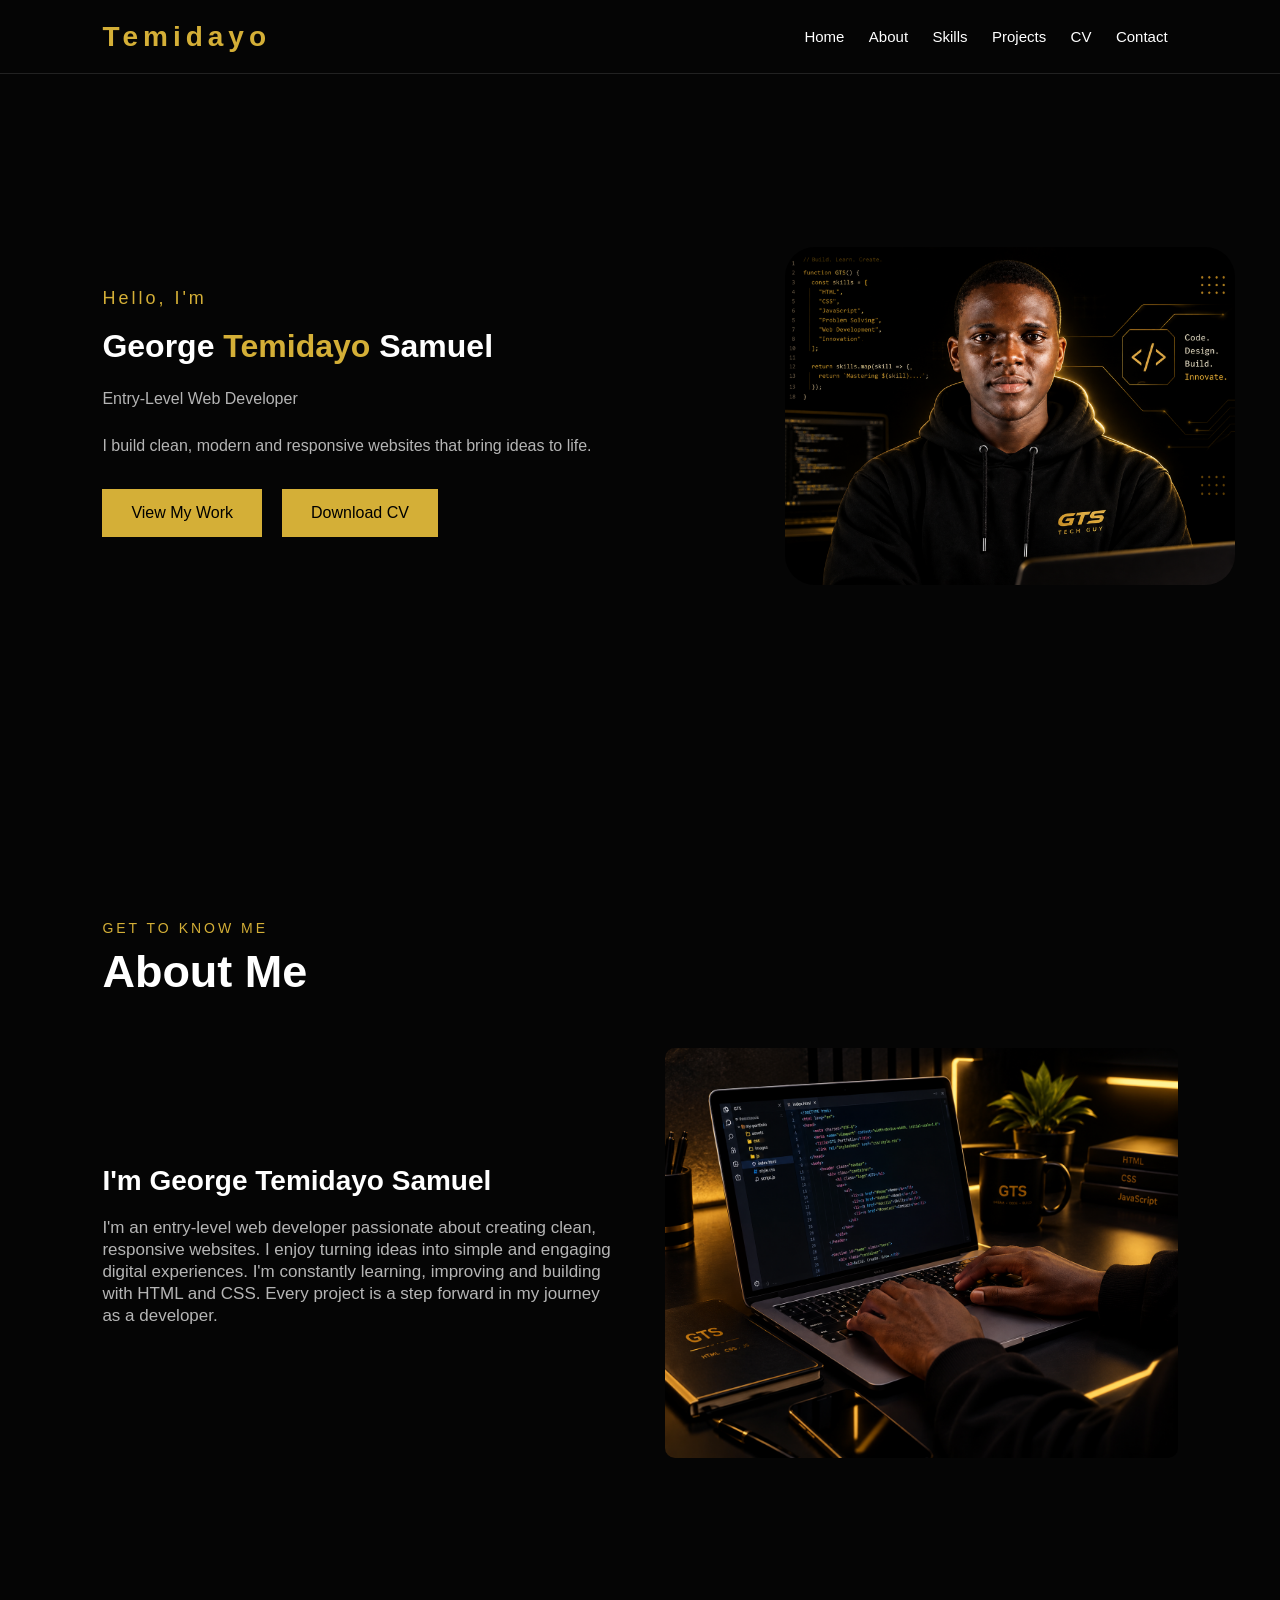
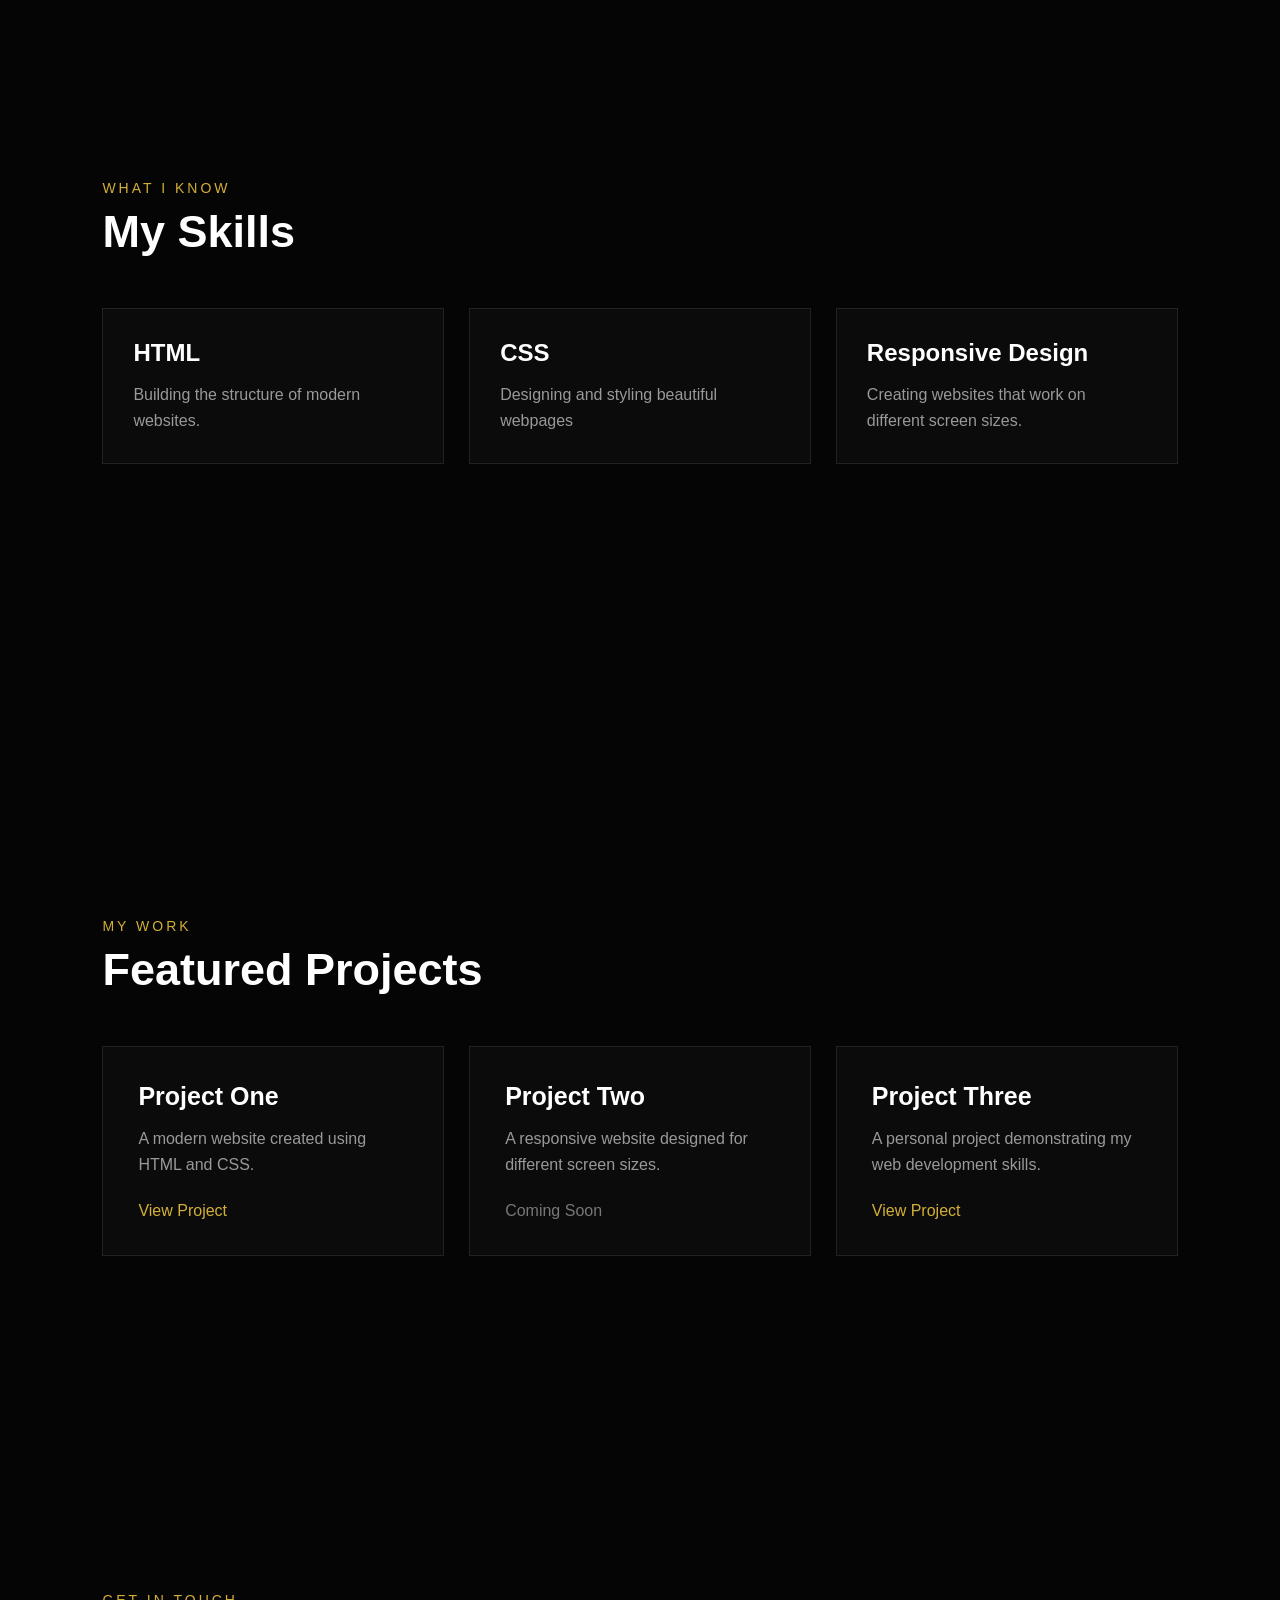
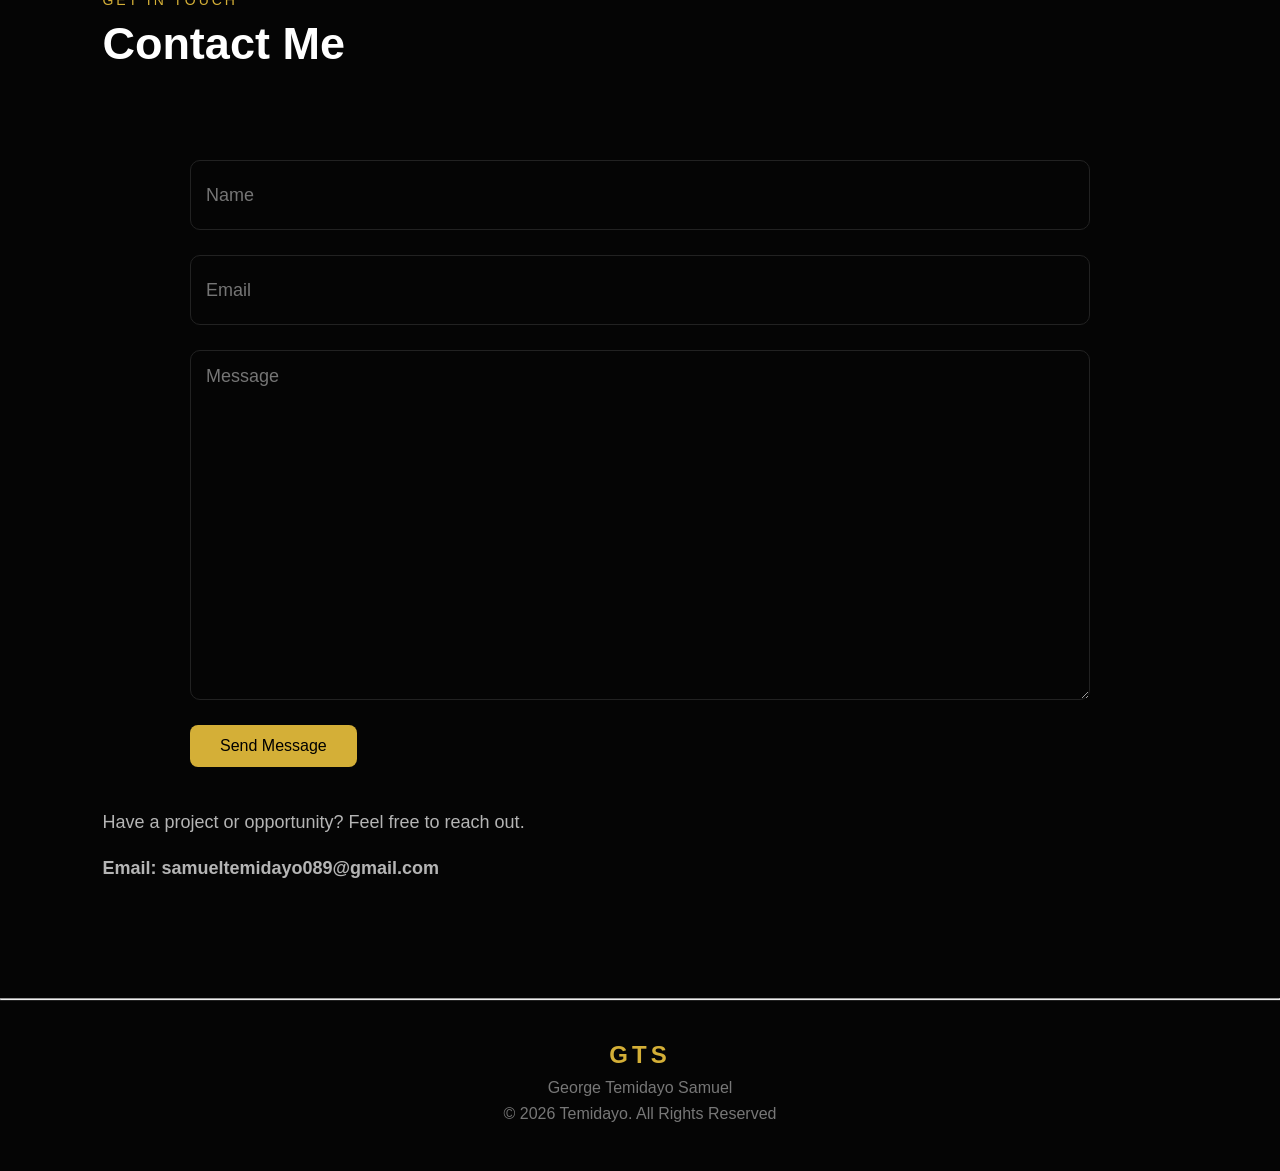
==== index.html @ c3bd4aac "jlkvna" ====
<!DOCTYPE html>
<html lang="en">
<head>
    <meta charset="UTF-8">
    <meta name="viewport" content="width=device-width, initial-scale=1.0">
    <title>GTS</title>
    <!-- CSS -->
    <link rel="stylesheet" href="CSS/style.css">
    <!-- ICON -->
    <link rel="icon" href="images/icon.png" type="image/x-icon">
</head>
<body>

    <!-- Home Section Start -->

    <section class="hero" id="home">
        <div class="header">
            <h1 class="logo"><a href="#">Temidayo</a></h1>

            <input type="checkbox" id="menuToggle" class="menu-toggle-checkbox">
            <label for="menuToggle" class="menu-toggle" aria-label="Toggle navigation menu">
                <span></span>
                <span></span>
                <span></span>
            </label>

            <div class="menu" id="menu">
                <ul>
                    <li><label for="menuToggle"><a href="#home">home</a></label></li>
                    <li><label for="menuToggle"><a href="#about">about</a></label></li>
                    <li><label for="menuToggle"><a href="#skills">skills</a></label></li>
                    <li><label for="menuToggle"><a href="#projects">projects</a></label></li>
                    <li><label for="menuToggle"><a href="https://docs.google.com/document/d/1HCRF-klUF26YH3vCPQMpshkoWseEUrxGVWk2a8yjph8/edit?usp=drive_link" target="_blank" rel="noopener">CV</a></label></li>
                    <li><label for="menuToggle"><a href="#contact">contact</a></label></li>
                </ul>
            </div>
        </div>

        <div class="hero-text">
            <p>Hello, I'm</p>

            <h3>George <span>Temidayo</span> Samuel</h3>

            <p>Entry-Level Web Developer</p>

            <p>
                I build clean, modern and responsive websites that bring ideas
                to life.
            </p>

            <div class="hero-buttons">
                <a href="index2.html">View My Work</a>
                <a href="https://docs.google.com/document/d/1HCRF-klUF26YH3vCPQMpshkoWseEUrxGVWk2a8yjph8/edit?usp=drive_link" target="_blank" rel="noopener">Download CV</a>
            </div>
        </div>

        <div class="home-img">
            <img src="images/Profile image.png" alt="George Temidayo Samuel">
        </div>

    </section>

    <!-- Home Section End -->

    <section class="about" id="about">
        <div class="section-title">
            <p>GET TO KNOW ME</p>
            <h2>About Me</h2>
        </div>

        <div class="about-content">
            <div class="about-text">
                <h3>I'm George Temidayo Samuel</h3>

                <p>
                    I'm an entry-level web developer passionate about creating clean, responsive websites.
                    I enjoy turning ideas into simple and engaging digital experiences. I'm constantly learning,
                    improving and building with HTML and CSS. Every project is a step forward in my journey as a
                    developer.
                </p>
            </div>

            <div class="about-image">
                <img src="images/About Section.png" alt="About Section img">
            </div>
        </div>
    </section>

    <section class="skills" id="skills">
        <div class="section-title">
            <p>WHAT I KNOW</p>
            <h2>My Skills</h2>
        </div>

        <div class="skills-container">
            <div class="skill">
                <h3>HTML</h3>
                <p>
                    Building the structure of modern websites.
                </p>
            </div>

            <div class="skill">
                <h3>CSS</h3>
                <p>
                    Designing and styling beautiful webpages
                </p>
            </div>

            <div class="skill">
                <h3>Responsive Design</h3>
                <p>
                    Creating websites that work on different screen
                    sizes.
                </p>
            </div>
        </div>
    </section>

    <section class="projects" id="projects">
        <div class="section-title">
            <p>MY WORK</p>
            <h2>Featured Projects</h2>
        </div>

        <div class="projects-container">
            <div class="project-card">
                <h3>Project One</h3>
                <p>
                    A modern website created using HTML and CSS.
                </p>
                <a href="https://temidayo-pharmaceuticals.netlify.app/" target="_blank" rel="noopener">View Project</a>
            </div>

            <div class="project-card">
                <h3>Project Two</h3>
                <p>
                    A responsive website designed for different screen
                    sizes.
                </p>
                <a href="#" class="project-pending">Coming Soon</a>
            </div>

            <div class="project-card">
                <h3>Project Three</h3>
                <p>
                    A personal project demonstrating my web development skills.
                </p>
                <a href="https://gloworacosmetics.netlify.app/" target="_blank" rel="noopener">View Project</a>
            </div>
        </div>
    </section>

    <!-- Contact Section -->
     <!-- Reset the form after it silently submits to Google Forms -->
        <script type="text/javascript">
            var submitted = false;
        </script>
        <iframe
        name="hidden_iframe"
        id="hidden_iframe"
        style="display: none"
        onload="if (submitted) { document.getElementById('contactForm').reset(); submitted = false; }"
        ></iframe>
     <!-- Reset the form after it silently submits to Google Forms -->

    <section class="contact" id="contact">
        <div class="section-title">
            <p>GET IN TOUCH</p>
            <h2>Contact Me</h2>
        </div>

        <form id="contactForm"
        action="https://docs.google.com/forms/u/0/d/e/1FAIpQLSddc3JTOIBiqAzIBw9YJ3Gxx4yMU7-P13FYxMSEeGD0_1_rsQ/formResponse"
        method="post"
        target="hidden_iframe"
        onsubmit="submitted=true"
        >
            <input
                type="text"
                placeholder="Name"
                name="entry.1123184905"
                class="contact-input"
                required
            >

            <input
                type="email"
                placeholder="Email"
                name="entry.184509642"
                class="contact-input"
                required
            >

            <textarea
                name="entry.759873482"
                placeholder="Message"
                required
            ></textarea>

            <button type="submit">Send Message</button>

        </form>

        <div class="contact-content">
            <p>
                Have a project or opportunity? Feel free to reach out.
            </p>
            <p><b>Email: samueltemidayo089@gmail.com</b></p>
        </div>

    </section>

    <hr>

    <footer>
        <h2>GTS</h2>
        <p>George Temidayo Samuel</p>
        <p>&copy; 2026 Temidayo. All Rights Reserved</p>
    </footer>

</body>
</html>
---- CSS/style.css ----
/* global styles */

*{
    margin: 0;
    padding: 0;
    box-sizing: border-box;
}
html{
    scroll-behavior: smooth;
}
body{
    background-color: #050505;
    color: white;
    font-family: Arial, sans-serif;
}

/* Section Scroll Spacing */
section{
    scroll-margin-top: 80px;
}
.header{
    display: flex;
    justify-content: space-between;
    align-items: center;
    background-color: #050505;
    position: fixed;
    top: 0;
    right: 0;
    left: 0;
    z-index: 1000;
    padding: 18px 8%;
    border-bottom: 1px solid #222;
}
.header .logo{
    font-size: 28px;
    float: left;
    letter-spacing: 5px;
}
.header .logo a{
    text-decoration: none;
    color: #d4af37;
}
.header .menu{
    float: right;
}
.header .menu ul li {
    list-style: none;
    display: inline-block;
}
.header .menu ul li label{
    display: block;
    cursor: pointer;
}
.header .menu ul li a{
    display: block;
    padding: 10px;
    color: white;
    text-decoration: none;
    text-transform: capitalize;
    font-size: 15px;
    transition: 0.3s;
}
.header .menu ul li a:hover{
    color: #d4af37;
}

/* Hamburger menu (CSS-only, driven by a hidden checkbox) */
.menu-toggle-checkbox{
    position: absolute;
    opacity: 0;
    pointer-events: none;
}
.menu-toggle{
    display: none;
    flex-direction: column;
    justify-content: space-between;
    width: 26px;
    height: 18px;
    cursor: pointer;
    z-index: 1100;
}
.menu-toggle span{
    display: block;
    height: 2px;
    width: 100%;
    background-color: white;
    transition: 0.3s;
}
.menu-toggle-checkbox:checked + .menu-toggle span:nth-child(1){
    transform: translateY(8px) rotate(45deg);
}
.menu-toggle-checkbox:checked + .menu-toggle span:nth-child(2){
    opacity: 0;
}
.menu-toggle-checkbox:checked + .menu-toggle span:nth-child(3){
    transform: translateY(-8px) rotate(-45deg);
}

.hero{
    min-height: calc(100vh - 80px);
    display: flex;
    align-items: center;
    padding: 100px 8%;
}
.hero-text{
    max-width: 750px;
}
.home-img{
    max-width: 200px;
    margin: 0 auto;
    padding-top: 1rem;
}
.home-img img{
    width: 450px;
    object-fit: contain;
    border-radius: 30px;
}
.hero-text p:first-child{
    color: #d4af37;
    font-size: 18px;
    letter-spacing: 3px;
    margin-bottom: 15px;
}
.hero-text h3{
    font-size: 32px;
    margin-bottom: 20px;
}
.hero-text h3 span{
    color: #d4af37;
}
.hero-text p{
    color: #b5b5b5;
    line-height: 1.7;
    margin-bottom: 20px;
}
.hero-buttons{
    display: flex;
    gap: 20px;
    margin-top: 30px;
}
.hero-buttons a{
    display: inline-block;
    padding: 14px 28px;
    background-color: #d4af37;
    border: 1px solid #d4af37;
    color: black;
    text-decoration: none;
    transition: 0.3s;
}
.hero-buttons a:hover{
    background-color: transparent;
    color: #d4af37;
}

/* about section */
.about{
    min-height: 70vh;
    padding: 100px 8%;
    display: flex;
    flex-direction: column;
    justify-content: center;
}
.section-title{
    margin-bottom: 50px;
}
.section-title p{
    color: #d4af37;
    font-size: 14px;
    letter-spacing: 3px;
    margin-bottom: 10px;
}
.section-title h2{
    font-size: 45px;
}
.about-content{
    display: flex;
    align-items: center;
    gap: 50px;
}
.about-text{
    flex: 1;
}
.about-text h3{
    font-size: 28px;
    margin-bottom: 20px;
}
.about-text p{
    color: #b5b5b5;
    font-size: 17px;
    line-height: 1.3;
    margin-bottom: 18px;
}
.about-image{
    flex: 1;
}
.about-image img{
    width: 100%;
    border-radius: 10px;
}

/* skills section  */

.skills{
    min-height: 80vh;
    padding: 100px 8%;
    display: flex;
    flex-direction: column;
    justify-content: center;
}
.skills-container{
    display: flex;
    gap: 25px;
    flex-wrap: wrap;
}
.skill{
    flex: 1;
    min-width: 220px;
    padding: 30px;
    border: 1px solid #222;
    background-color: #0b0b0b;
    transition: 0.3s;
}
.skill h3{
    color: white;
    font-size: 24px;
    margin-bottom: 15px;
}
.skill p{
    color: #999;
    line-height: 1.6;
}
.skill:hover{
    border-color: #d4af37;
    transform: translateY(-5px);
}

/* Projects Section */

.projects{
    min-height: 90vh;
    padding: 100px 8%;
    display: flex;
    flex-direction: column;
    justify-content: center;
}
.projects-container{
    display: flex;
    gap: 25px;
    flex-wrap: wrap;
}
.project-card{
    flex: 1;
    min-width: 250px;
    padding: 35px;
    background-color: #0b0b0b;
    border: 1px solid #222;
    transition: 0.3s;
}
.project-card h3{
    font-size: 25px;
    margin-bottom: 15px;
}
.project-card p{
    color: #999;
    line-height: 1.6;
    margin-bottom: 25px;
}
.project-card a{
    color: #d4af37;
    text-decoration: none;
    transition: 0.3s;
}
.project-card a:hover{
    color: white;
}
.project-card a.project-pending{
    color: #777;
    cursor: default;
    pointer-events: none;
}
.project-card:hover{
    border-color: #d4af37;
    transform: translateY(-5px);
}

/* Contacts Section  */

.contact{
    min-height: 70vh;
    padding: 100px 8%;
    display: flex;
    flex-direction: column;
    justify-content: center;
}
form{
    display: flex;
    flex-direction: column;
    gap: 25px;
    width: 100%;
    max-width: 900px;
    margin: 40px auto 0;
}
input,
textarea{
    width: 100%;
    background-color: transparent;
    color: white;
    border: 1px solid #222;
    border-radius: 10px;
    padding: 15px;
    font-size: 18px;
    outline: none;
    font-family: inherit;
    box-sizing: border-box;
}
input{
    height: 70px;
}
textarea{
    height: 350px;
    resize: vertical;
}
input:focus,
textarea:focus{
    border-color: #d4af37;
    transition: 0.3s;
}
button{
    align-self: flex-start;
    padding: 12px 30px;
    background-color: #d4af37;
    color: black;
    border: none;
    border-radius: 8px;
    cursor: pointer;
    font-size: 16px;
}
button:hover{
    background-color: transparent;
    color: #d4af37;
    border: 1px solid #d4af37;
    transition: 0.3s;
}
.contact-content{
    max-width: 700px;
    margin-top: 40px;
}
.contact-content p{
    color: #b5b5b5;
    font-size: 18px;
    line-height: 1.7;
    margin-bottom: 15px;
}

/* Footer Section */

footer{
    padding: 40px 8%;
    text-align: center;
    border-top: 1px solid #222;
}
footer h2{
    color: #d4af37;
    letter-spacing: 4px;
    margin-bottom: 10px;
}
footer p{
    color: #777;
    margin-bottom: 8px;
}



@media (max-width:1107px){
    .hero-text{
        max-width: 600px;
    }
    .hero-text h2{
        font-size: 80px;
        letter-spacing: 8px;
    }
    .hero-text h3{
        font-size: 28px;
    }
    .home-img img{
        width: 300px;
    }
    input{
        height: 50px;
    }
}

@media (max-width:1050px){
    input{
        height: 50px;
        font-size: 16px;
    }
    textarea{
        height: 250px;
        font-size: 16px;
    }
    button{
        padding: 10px 28px;
        font-size: 16px;
    }
}

@media (max-width:950px){
    .home-img{
        max-width: 200px;
        margin: 0 auto;
        padding-top: 1rem;
    }
    .home-img img{
        width: 250px;
    }
    input{
        height: 50px;
        font-size: 16px;
    }
    textarea{
        height: 250px;
        font-size: 16px;
    }
    button{
        padding: 10px 28px;
        font-size: 16px;
    }
}

@media (max-width:900px){
    .hero{
        flex-direction: column;
        justify-content: center;
    }
    .hero-text{
        max-width: 600px;
        text-align: center;
        margin-bottom: 30px;
    }
    .home-img{
        max-width: 200px;
        margin: 0 auto;
        padding-top: 1rem;
        padding-bottom: 30px;
    }
    .home-img img{
        width: 300px;
    }
    .hero-buttons{
        justify-content: center;
    }

    /* About section stacks on tablets */
    .about-content{
        flex-direction: column;
    }
}

@media (max-width:768px){
    /* Header / mobile nav */
    .header .logo{
        font-size: 24px;
        letter-spacing: 3px;
    }
    .menu-toggle{
        display: flex;
    }
    .header .menu{
        position: fixed;
        top: 0;
        right: -100%;
        height: 100vh;
        width: 240px;
        background-color: #0b0b0b;
        border-left: 1px solid #222;
        padding-top: 100px;
        transition: right 0.3s ease;
    }
    .menu-toggle-checkbox:checked ~ .menu{
        right: 0;
    }
    .header .menu ul li{
        display: block;
        text-align: center;
    }
    .header .menu ul li a{
        font-size: 15px;
        padding: 16px;
    }

    /* Home Section  */
    .home-img{
        margin: 0 auto;
    }
    .hero-text{
        max-width: 600px;
    }
    .hero-text p:first-child{
        font-size: 16px;
        letter-spacing: 2px;
    }
    .hero-text h2{
        font-size: 90px;
        letter-spacing: 6px;
    }
    .hero-text h3{
        font-size: 30px;
    }
    input{
        height: 50px;
        font-size: 15px;
    }
    textarea{
        height: 250px;
        font-size: 15px;
    }
    button{
        padding: 10px 25px;
        font-size: 15px;
    }

    /* About section, Skills Section, Project Section
       Contacts Section
    */
    .section-title h2{
        font-size: 40px;
    }

    /* About Section */
    .about-text h3{
        font-size: 25px;
        margin-top: -5px;
    }
    .about-text p{
        font-size: 15px;
    }
}

@media (max-width:700px){
    .hero-text h2{
        font-size: 80px;
    }
    .hero-text h3{
        font-size: 28px;
    }
    input{
        height: 50px;
        font-size: 15px;
    }
    textarea{
        height: 250px;
        font-size: 15px;
    }
    button{
        padding: 10px 25px;
        font-size: 15px;
    }
}
@media (max-width:650px){
    .hero-text h2{
        font-size: 70px;
    }
    .hero-text h3{
        font-size: 25px;
    }
    input{
        height: 50px;
        font-size: 15px;
    }
    textarea{
        height: 250px;
        font-size: 15px;
    }
    button{
        padding: 10px 25px;
        font-size: 15px;
    }
}

@media (max-width:600px){

    .header .logo{
        font-size: 20px;
    }
    .hero-text h2{
        font-size: 80px;
    }
    .hero-text h3{
        font-size: 25px;
    }
    .hero-text p{
        font-size: 14px;
    }
    .hero-buttons{
        gap: 16px;
    }
    .hero-buttons a{
        padding: 10px 24px;
    }

    /* Skills Section */
    .skill h3{
        font-size: 20px;
    }
    .skill p{
        font-size: 14px;
    }

    /* Projects Section  */
    .project-card{
        min-width: 180px;
        padding: 30px;
    }
    .project-card h3{
        font-size: 20px;
    }
    .project-card p{
        font-size: 14px;
    }
    .project-card a{
        font-size: 16px;
    }

    /* Contact Section */
    .contact{
        margin-top: -40px;
    }
    input{
        height: 40px;
        font-size: 14px;
    }
    textarea{
        height: 200px;
        font-size: 14px;
    }
    .contact-content{
        max-width: 550px;
    }
    .contact-content p{
        font-size: 15px;
    }

    /* Footer Section */
    footer{
        padding: 35px 8%;
    }
    footer h2{
        font-size: 20px;
    }
    footer p{
        font-size: 14px;
    }

    /* About section, Skills Section, Project Section
       Contacts Section
    */
    .section-title h2{
        font-size: 28px;
    }
}

@media (max-width:500px){
    .header{
        padding: 15px;
    }
    .hero-text p:first-child{
        margin-top: 20px;
    }
    .home-img img{
        width: 270px;
    }
    button{
        padding: 8px 20px;
        margin-bottom: 15px;
    }
}

@media (max-width:450px){
    .hero-buttons{
        flex-direction: column;
        gap: 10px;
    }
    .hero-buttons a{
        font-size: 14px;
    }
    input{
        height: 40px;
        font-size: 14px;
    }
    textarea{
        height: 200px;
        font-size: 14px;
    }
}

@media (max-width:400px){

    /*Home Section */
    .hero-text p:first-child{
        font-size: 14px;
    }
    .hero-text h2{
        font-size: 70px;
    }
    .hero-text h3{
        font-size: 20px;
    }
    .hero-buttons{
        gap: 14px;
        margin-bottom: 15px;
    }
    .hero-buttons a{
        padding: 8px 12px;
        font-size: 14px;
    }
    .home-img img{
        width: 250px;
    }

    /* About Section */
    .about-text h3{
        font-size: 18px;
    }
    .about-text p{
        font-size: 12px;
    }
    input{
        height: 40px;
        font-size: 12px;
    }
    textarea{
        height: 200px;
        font-size: 12px;
    }
    button{
        padding: 8px 15px;
        font-size: 12px;
    }
}

@media (max-width:370px){
    .home-img img{
        width: 200px;
    }
    input{
        height: 40px;
        font-size: 12px;
    }
    textarea{
        height: 200px;
        font-size: 12px;
    }
}

@media (max-width:350px){
    .home-img img{
        width: 180px;
    }
    input{
        height: 40px;
        font-size: 12px;
    }
    textarea{
        height: 180px;
        font-size: 12px;
    }
}

@media (max-width:320px){
    .project-card{
        min-width: 150px;
        padding: 20px;
    }
    .home-img img{
        width: 180px;
    }
    input{
        height: 40px;
        font-size: 12px;
    }
    textarea{
        height: 150px;
        font-size: 12px;
    }
}
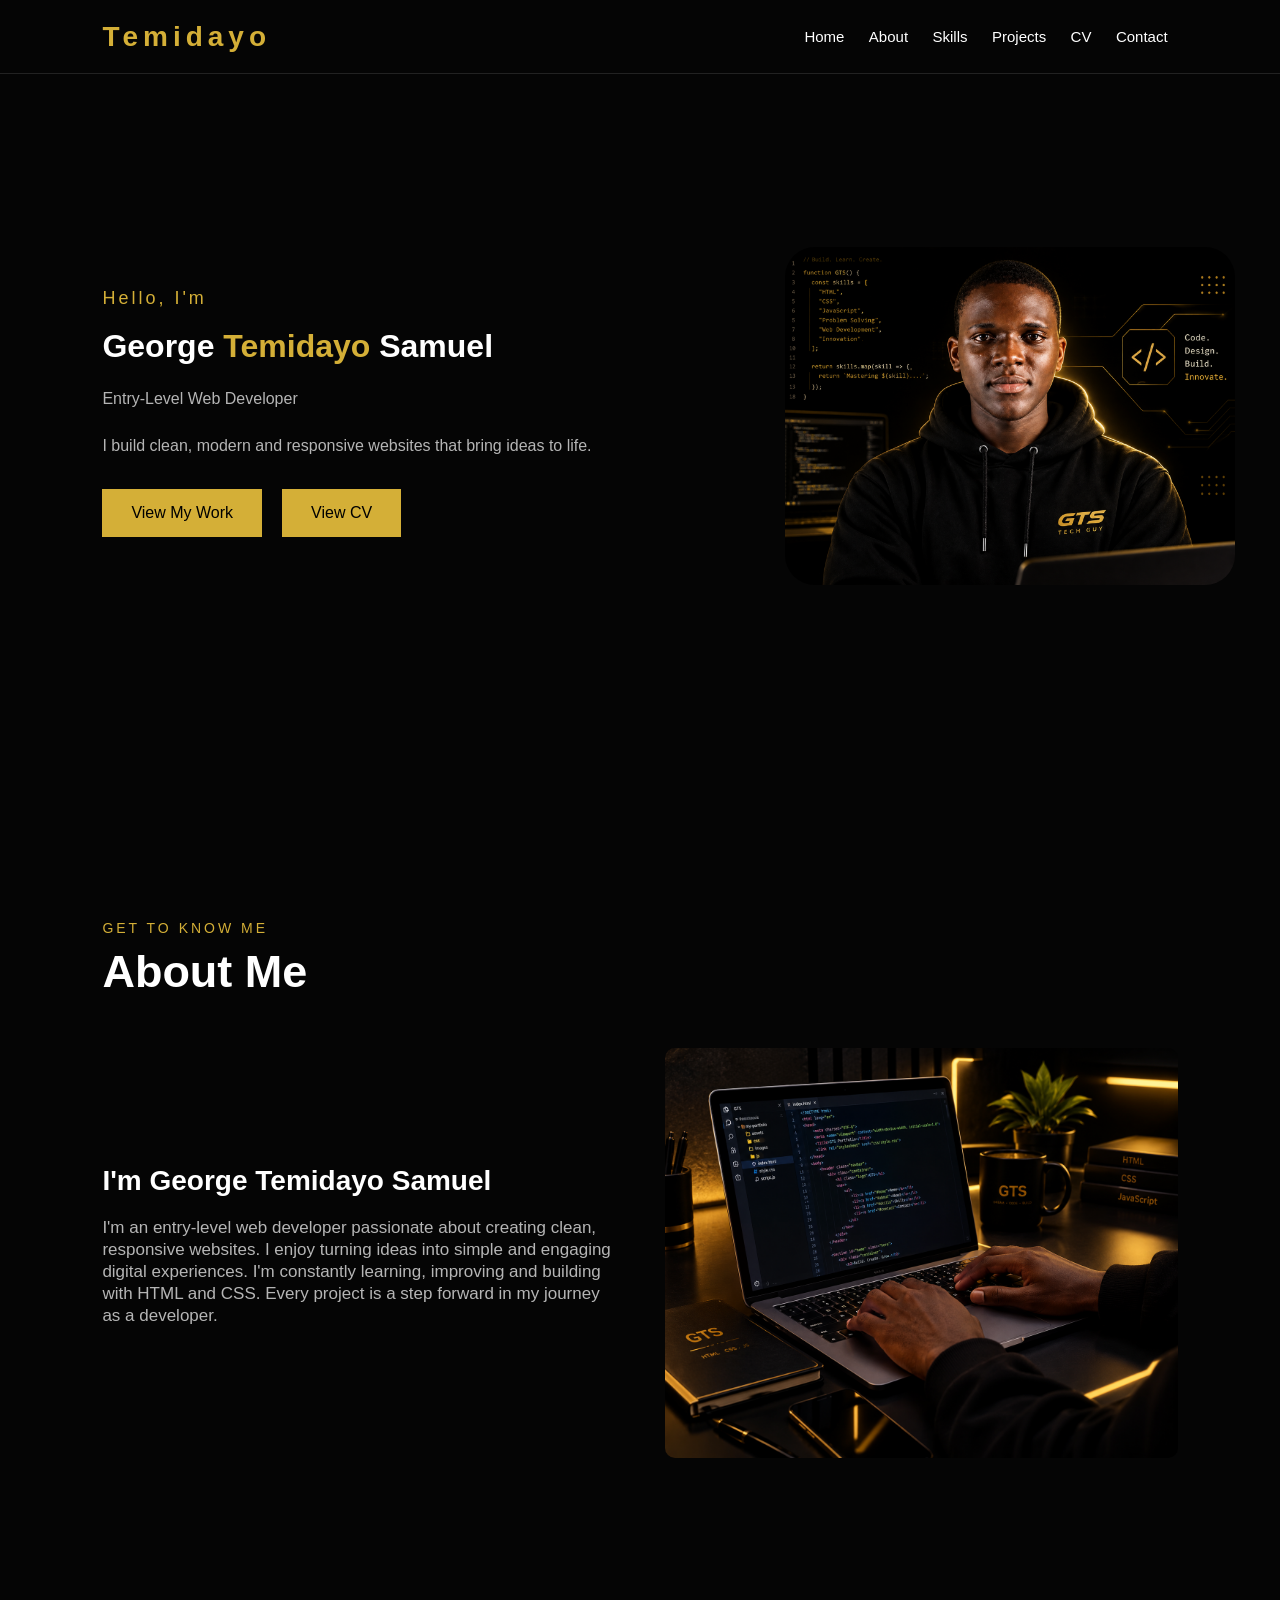
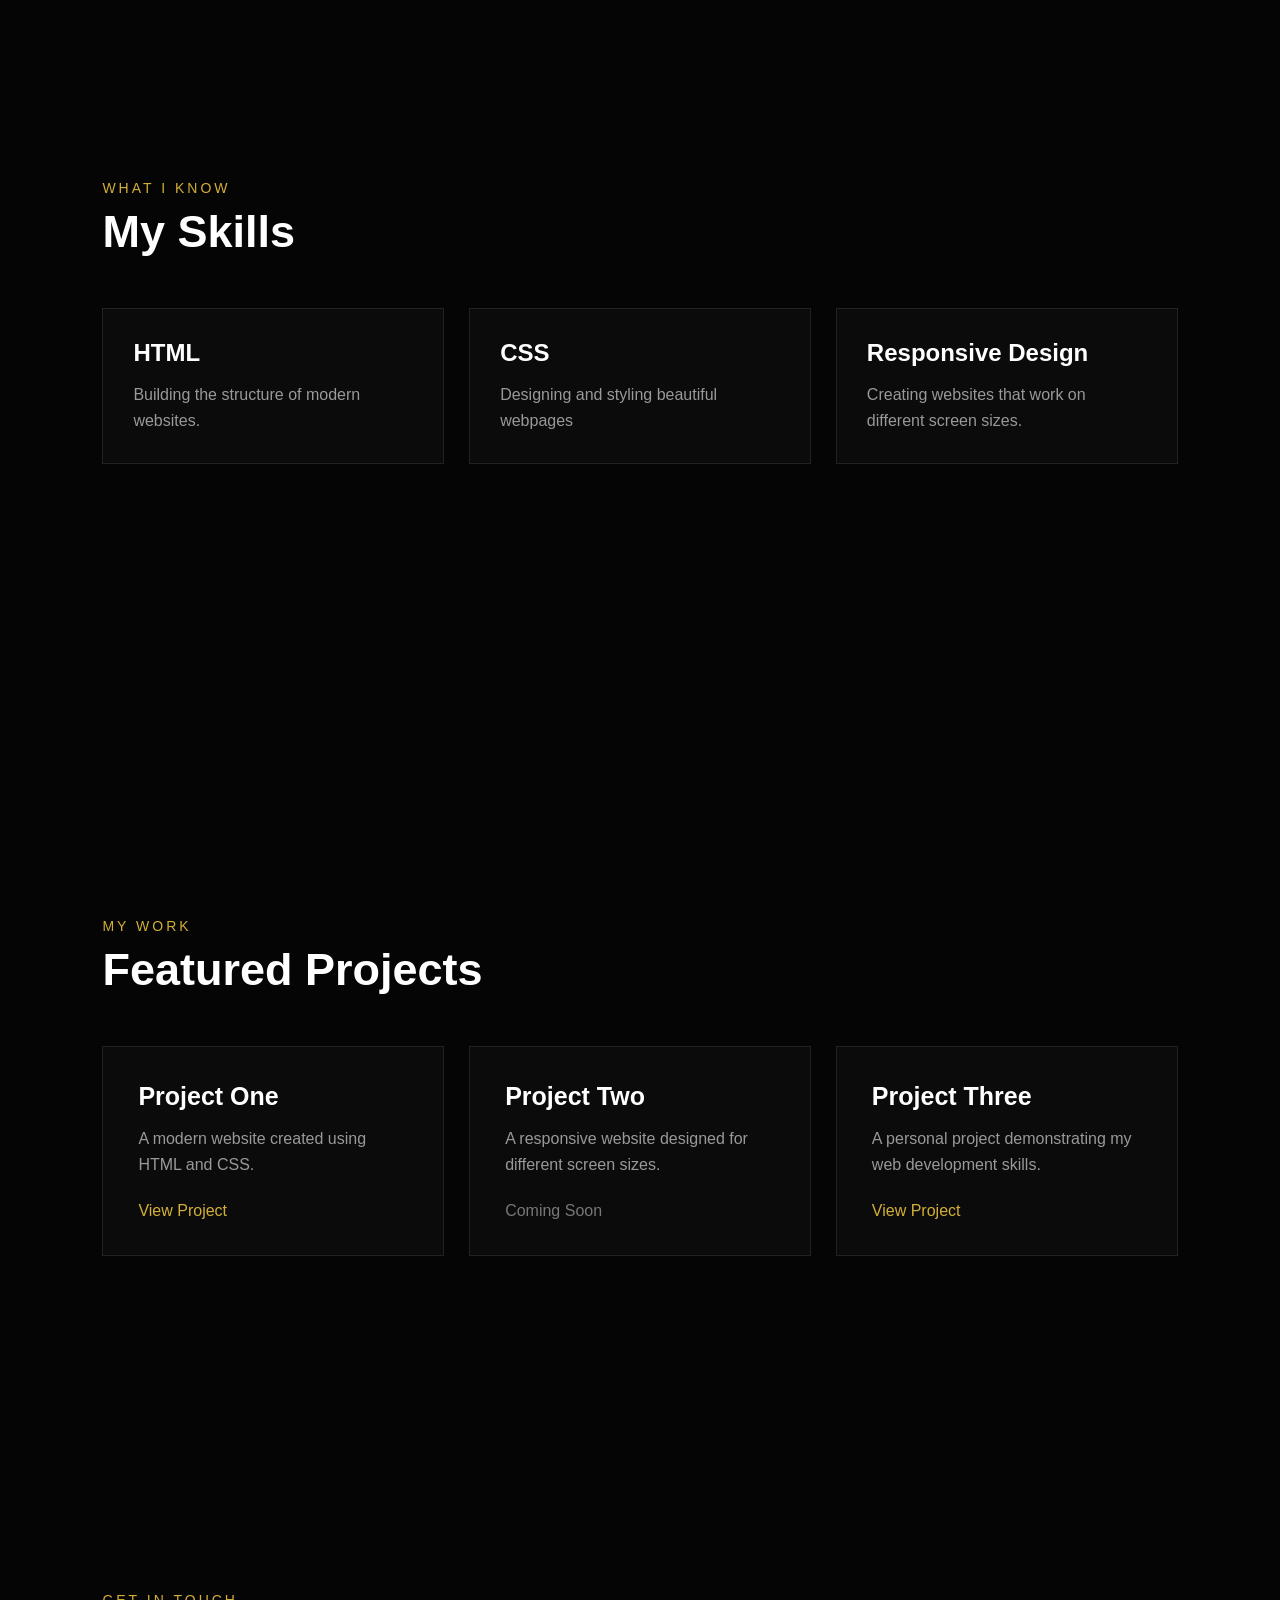
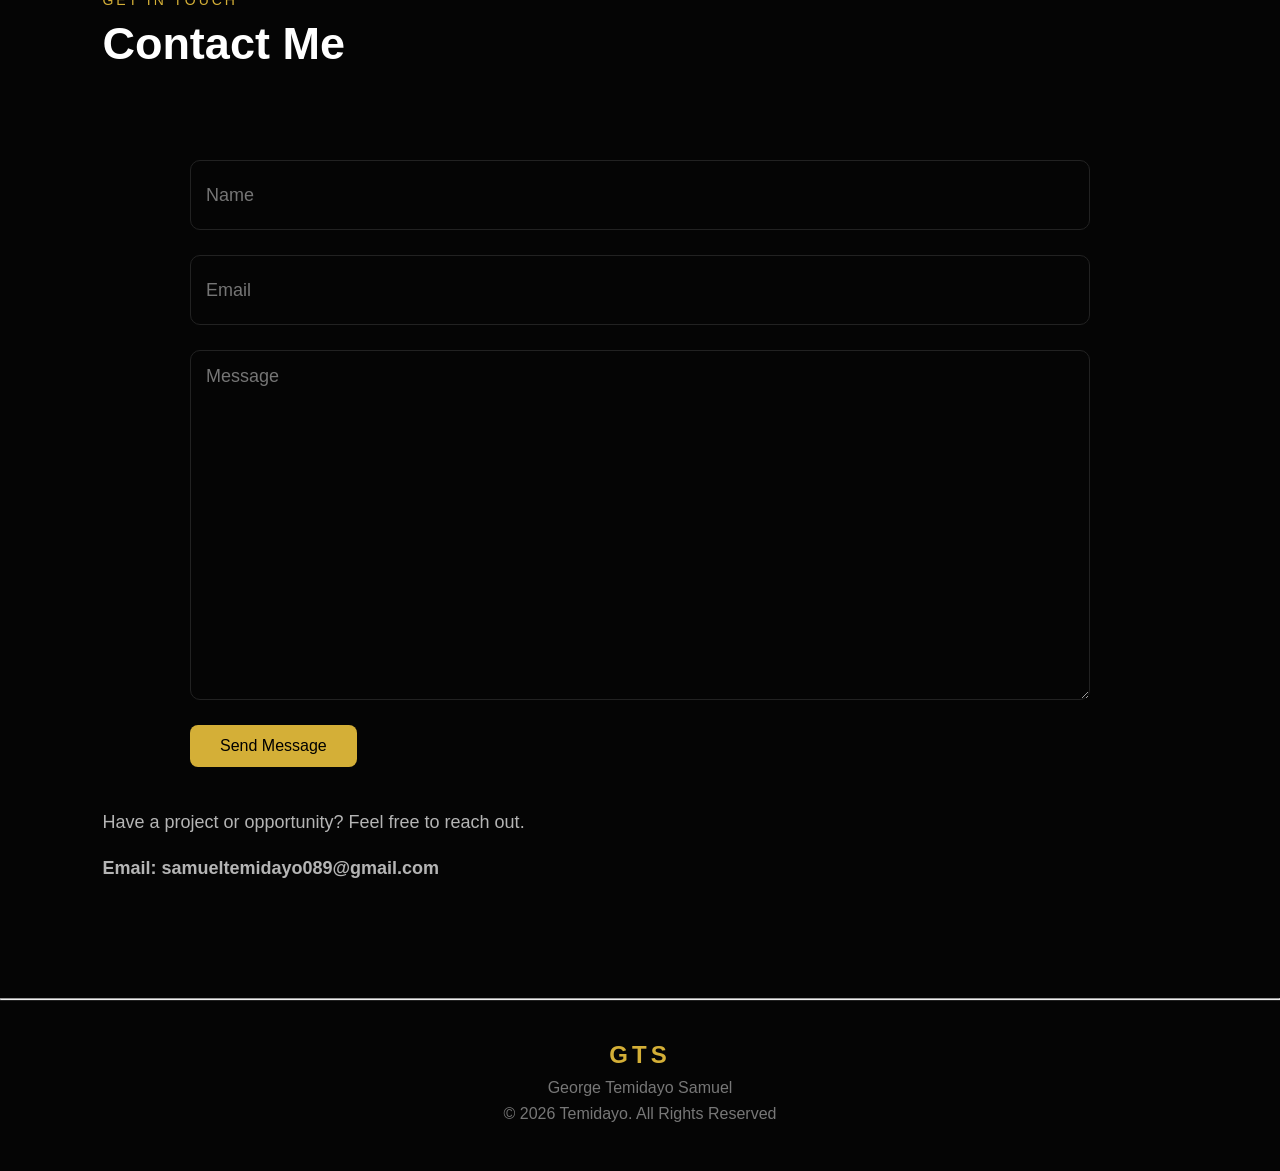
==== commit 1844d134: "ka" ====
--- a/index.html
+++ b/index.html
@@ -50,7 +50,7 @@
 
             <div class="hero-buttons">
                 <a href="index2.html">View My Work</a>
-                <a href="https://docs.google.com/document/d/1HCRF-klUF26YH3vCPQMpshkoWseEUrxGVWk2a8yjph8/edit?usp=drive_link" target="_blank" rel="noopener">Download CV</a>
+                <a href="https://docs.google.com/document/d/1HCRF-klUF26YH3vCPQMpshkoWseEUrxGVWk2a8yjph8/edit?usp=drive_link" target="_blank" rel="noopener">View CV</a>
             </div>
         </div>
 
@@ -189,7 +189,7 @@
                 placeholder="Email"
                 name="entry.184509642"
                 class="contact-input"
-                required
+                required 
             >
 
             <textarea
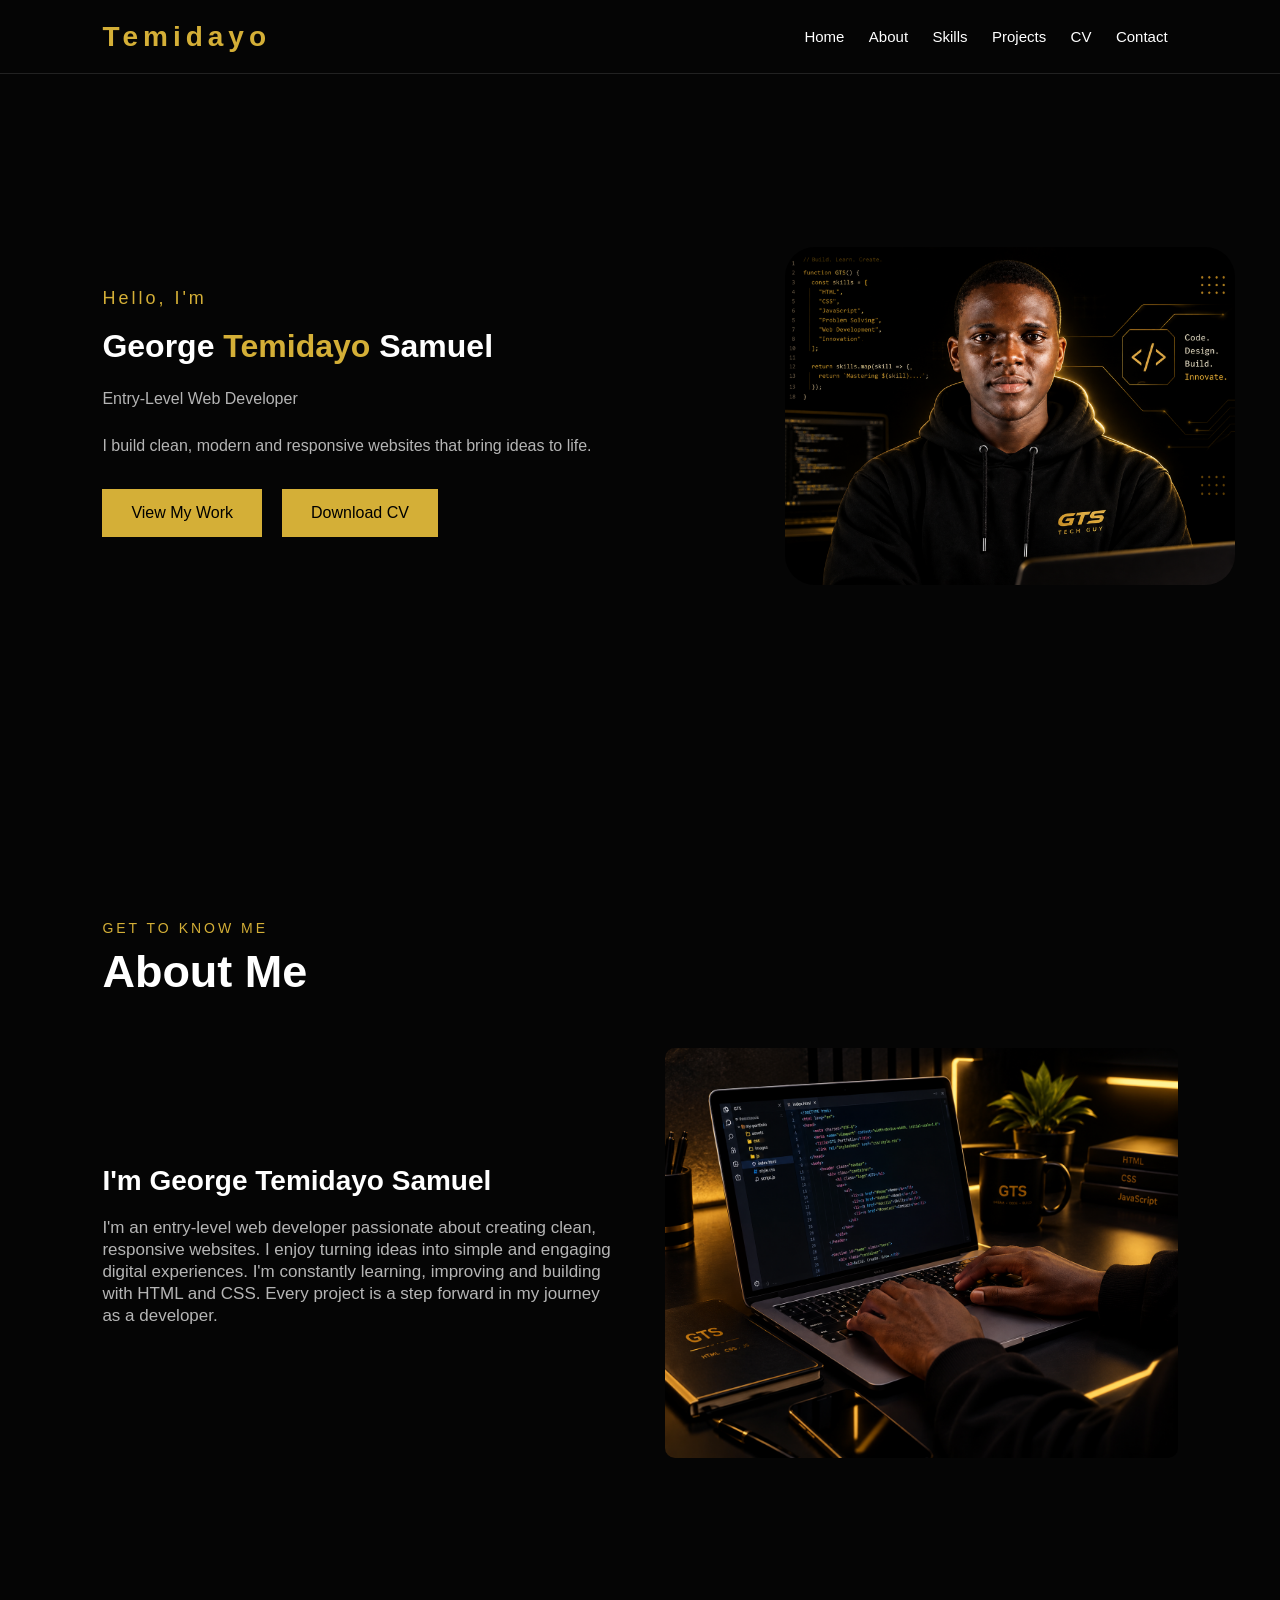
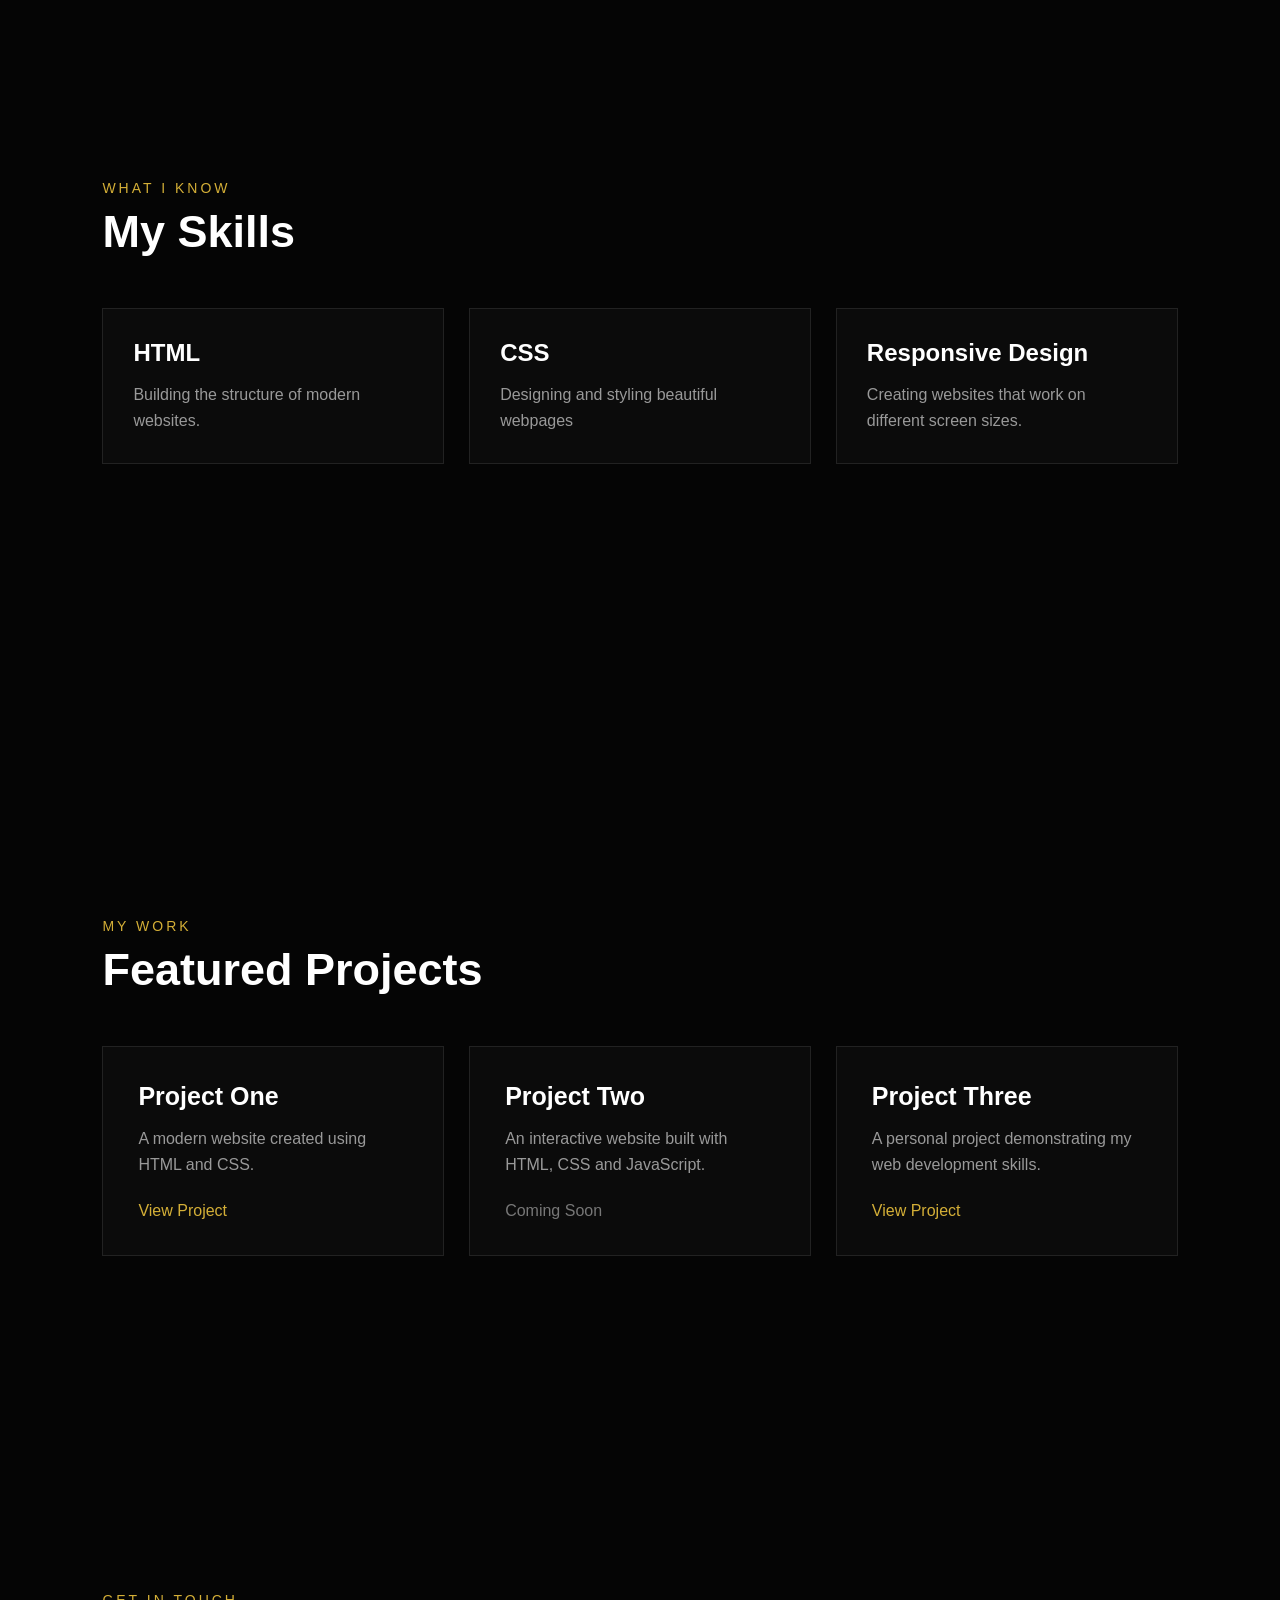
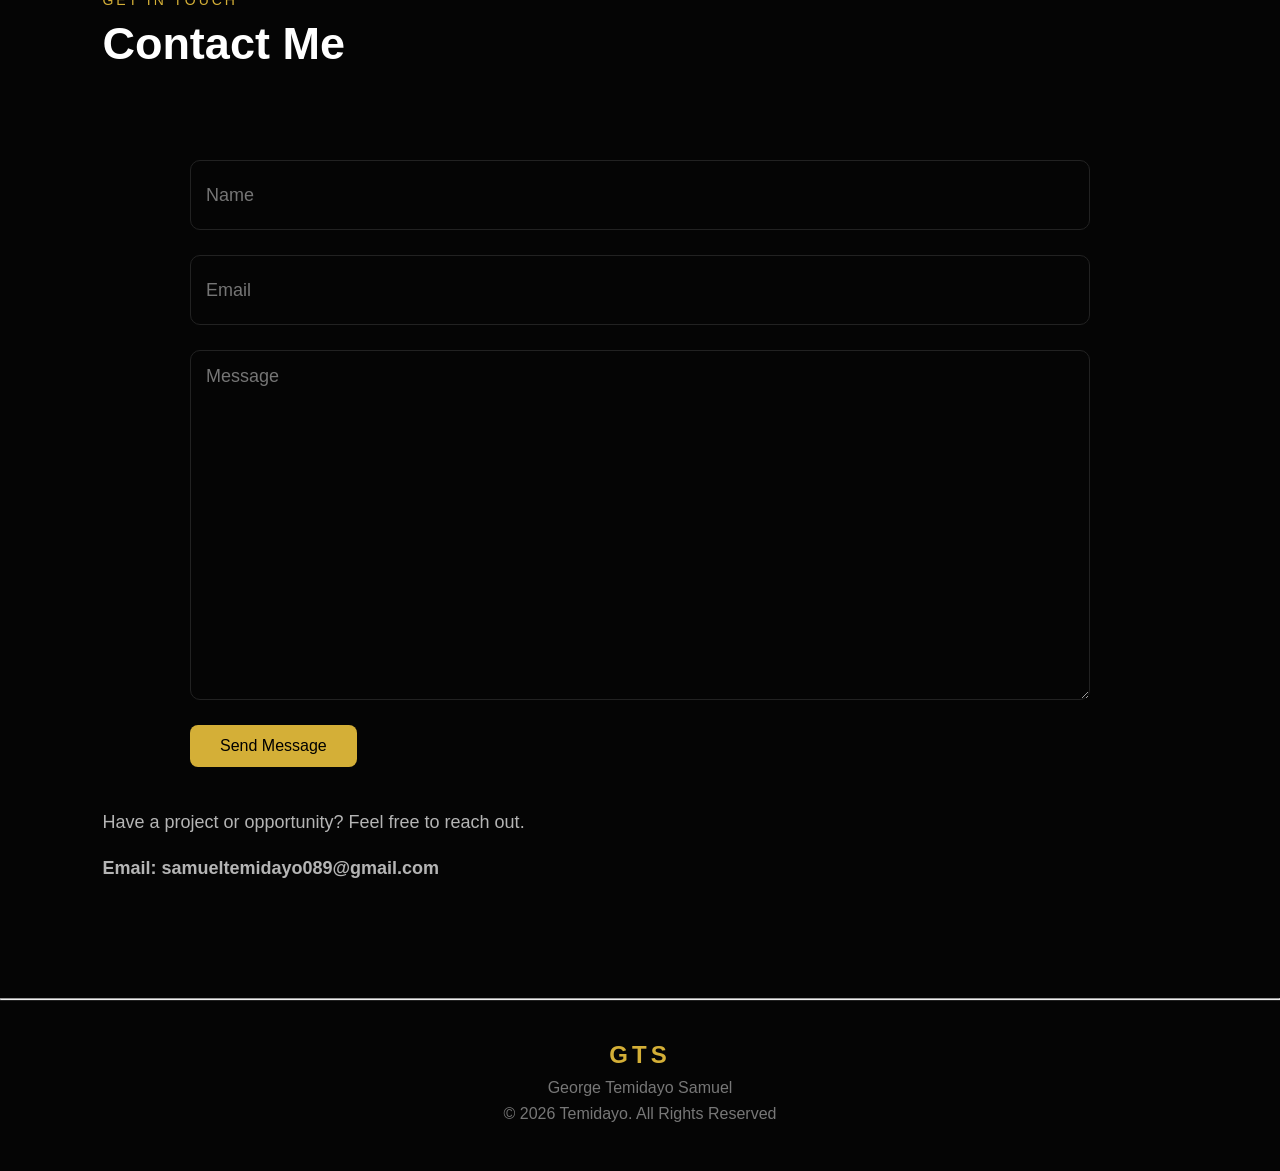
==== commit ad3339af: "naln" ====
--- a/index.html
+++ b/index.html
@@ -30,7 +30,7 @@
                     <li><label for="menuToggle"><a href="#about">about</a></label></li>
                     <li><label for="menuToggle"><a href="#skills">skills</a></label></li>
                     <li><label for="menuToggle"><a href="#projects">projects</a></label></li>
-                    <li><label for="menuToggle"><a href="https://docs.google.com/document/d/1HCRF-klUF26YH3vCPQMpshkoWseEUrxGVWk2a8yjph8/edit?usp=drive_link" target="_blank" rel="noopener">CV</a></label></li>
+                    <li><label for="menuToggle"><a href="https://drive.google.com/file/d/1k6Ur2K5Pejm_MHzmMdZMDXHt_ypjAROS/view?usp=sharing" target="_blank" rel="noopener">CV</a></label></li>
                     <li><label for="menuToggle"><a href="#contact">contact</a></label></li>
                 </ul>
             </div>
@@ -50,7 +50,7 @@
 
             <div class="hero-buttons">
                 <a href="index2.html">View My Work</a>
-                <a href="https://docs.google.com/document/d/1HCRF-klUF26YH3vCPQMpshkoWseEUrxGVWk2a8yjph8/edit?usp=drive_link" target="_blank" rel="noopener">View CV</a>
+                <a href="https://drive.google.com/file/d/1k6Ur2K5Pejm_MHzmMdZMDXHt_ypjAROS/view?usp=sharing" target="_blank" rel="noopener">Download CV</a>
             </div>
         </div>
 
@@ -135,8 +135,7 @@
             <div class="project-card">
                 <h3>Project Two</h3>
                 <p>
-                    A responsive website designed for different screen
-                    sizes.
+                    An interactive website built with HTML, CSS and JavaScript.
                 </p>
                 <a href="#" class="project-pending">Coming Soon</a>
             </div>
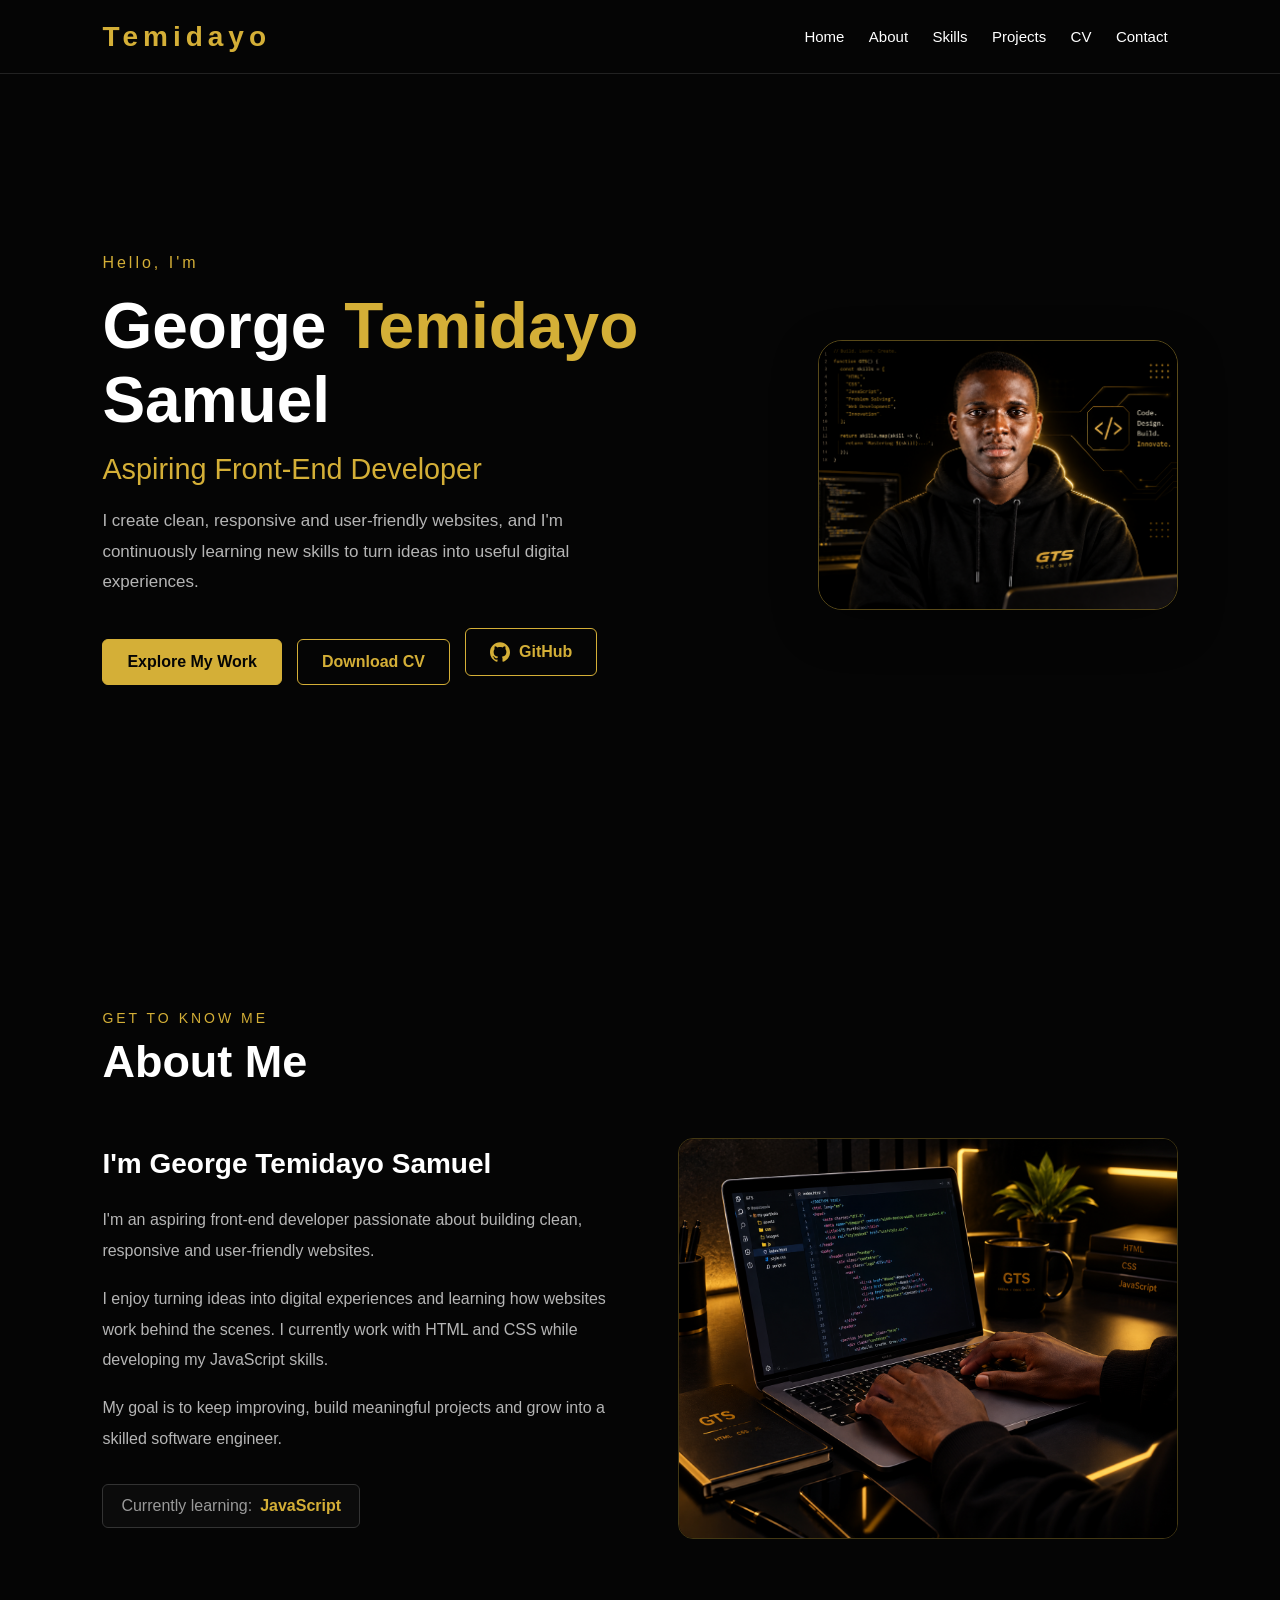
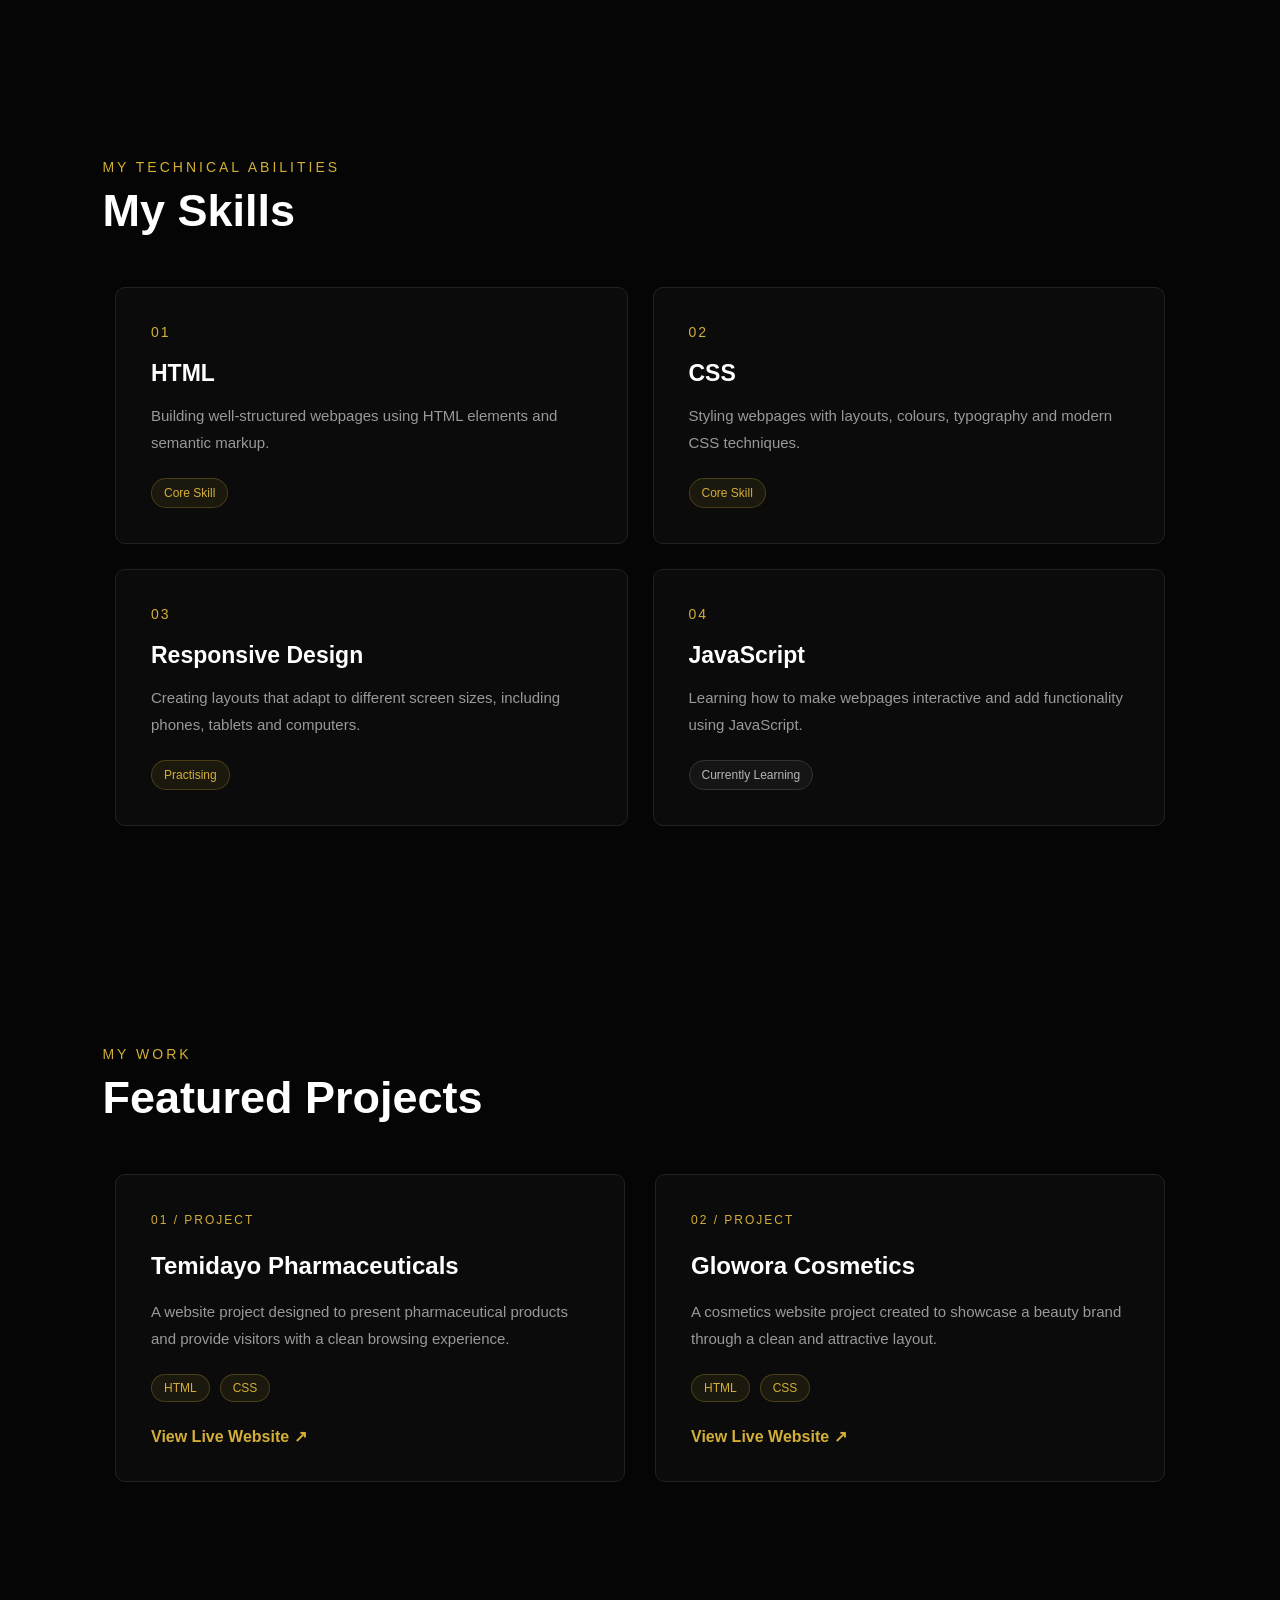
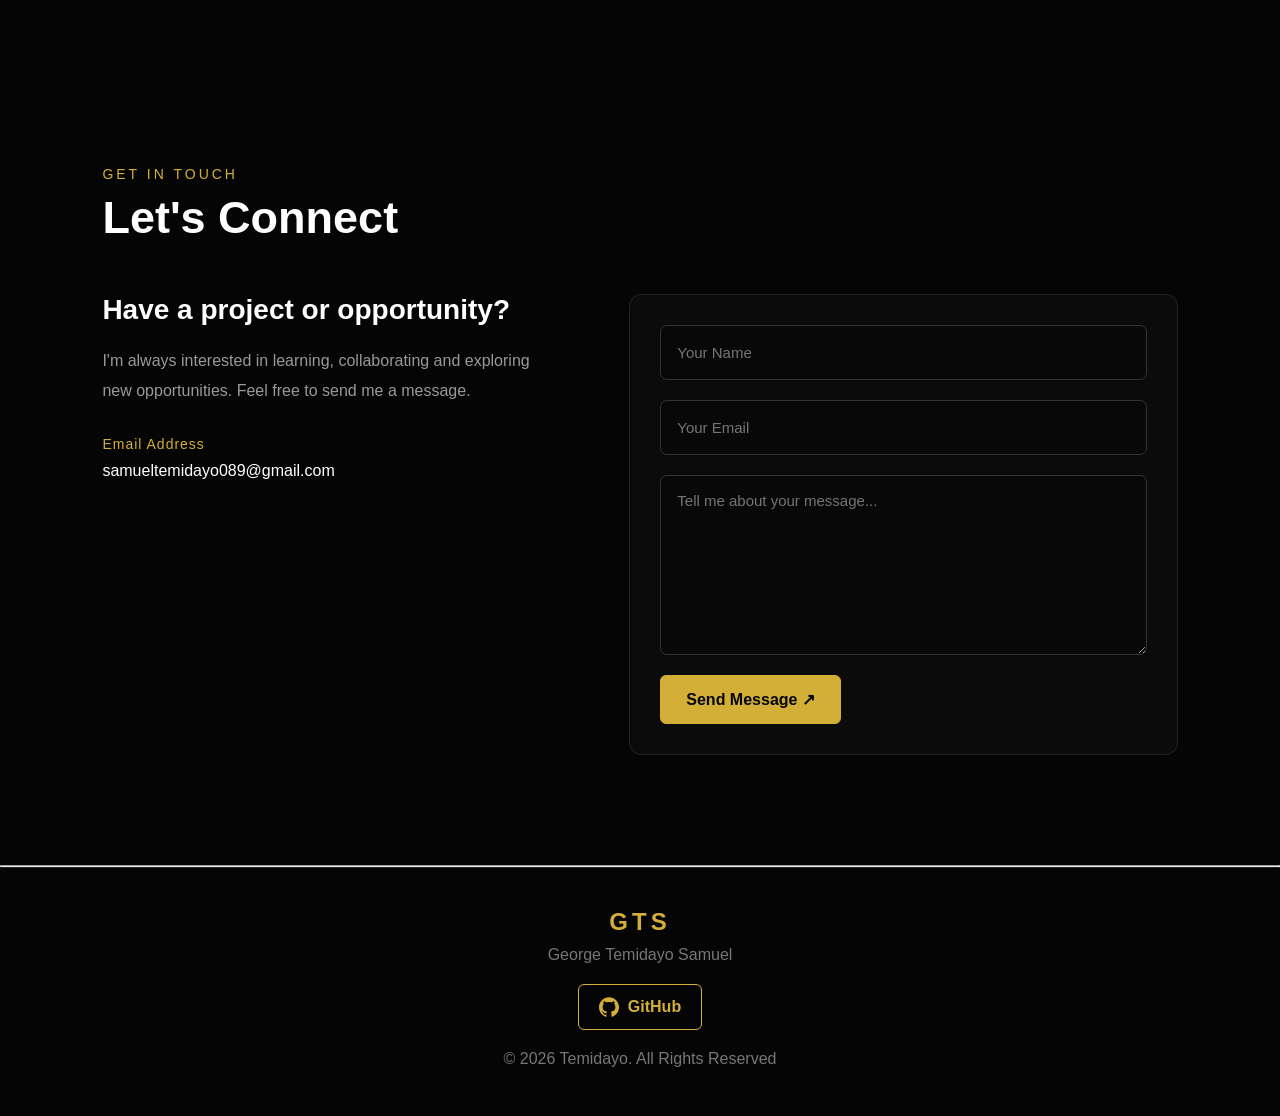
==== commit 57982cce: "jak" ====
--- a/index.html
+++ b/index.html
@@ -1,23 +1,29 @@
+
 <!DOCTYPE html>
 <html lang="en">
 <head>
     <meta charset="UTF-8">
     <meta name="viewport" content="width=device-width, initial-scale=1.0">
     <title>GTS</title>
+
     <!-- CSS -->
     <link rel="stylesheet" href="CSS/style.css">
+
     <!-- ICON -->
     <link rel="icon" href="images/icon.png" type="image/x-icon">
 </head>
+
 <body>
 
     <!-- Home Section Start -->
 
     <section class="hero" id="home">
+
         <div class="header">
             <h1 class="logo"><a href="#">Temidayo</a></h1>
 
             <input type="checkbox" id="menuToggle" class="menu-toggle-checkbox">
+
             <label for="menuToggle" class="menu-toggle" aria-label="Toggle navigation menu">
                 <span></span>
                 <span></span>
@@ -30,28 +36,55 @@
                     <li><label for="menuToggle"><a href="#about">about</a></label></li>
                     <li><label for="menuToggle"><a href="#skills">skills</a></label></li>
                     <li><label for="menuToggle"><a href="#projects">projects</a></label></li>
-                    <li><label for="menuToggle"><a href="https://drive.google.com/file/d/1k6Ur2K5Pejm_MHzmMdZMDXHt_ypjAROS/view?usp=sharing" target="_blank" rel="noopener">CV</a></label></li>
+                    <li>
+                        <label for="menuToggle">
+                            <a href="https://drive.google.com/file/d/1k6Ur2K5Pejm_MHzmMdZMDXHt_ypjAROS/view?usp=sharing"
+                               target="_blank" rel="noopener noreferrer">CV</a>
+                        </label>
+                    </li>
                     <li><label for="menuToggle"><a href="#contact">contact</a></label></li>
                 </ul>
             </div>
         </div>
 
         <div class="hero-text">
-            <p>Hello, I'm</p>
-
-            <h3>George <span>Temidayo</span> Samuel</h3>
-
-            <p>Entry-Level Web Developer</p>
-
-            <p>
-                I build clean, modern and responsive websites that bring ideas
-                to life.
+            <p class="hero-greeting">Hello, I'm</p>
+
+            <h1>George <span>Temidayo</span> Samuel</h1>
+
+            <h2>Aspiring Front-End Developer</h2>
+
+            <p class="hero-description">
+                I create clean, responsive and user-friendly websites, and I'm
+                continuously learning new skills to turn ideas into useful
+                digital experiences.
             </p>
 
-            <div class="hero-buttons">
-                <a href="index2.html">View My Work</a>
-                <a href="https://drive.google.com/file/d/1k6Ur2K5Pejm_MHzmMdZMDXHt_ypjAROS/view?usp=sharing" target="_blank" rel="noopener">Download CV</a>
-            </div>
+          
+
+           <div class="hero-buttons">
+              <a href="#projects" class="primary-button">Explore My Work</a>
+
+              <a href="https://drive.google.com/file/d/1k6Ur2K5Pejm_MHzmMdZMDXHt_ypjAROS/view?usp=sharing"
+              target="_blank"
+              rel="noopener noreferrer"
+              class="secondary-button">
+              Download CV
+              </a>
+
+              <a href="https://github.com/gtsofficial"
+              target="_blank"
+              rel="noopener noreferrer"
+              class="github-link">
+   
+              <svg viewBox="0 0 24 24" aria-hidden="true">
+                  <path d="M12 .297c-6.63 0-12 5.373-12 12 0 5.303 3.438 9.8 8.205 11.387.6.113.82-.258.82-.577 0-.285-.01-1.04-.015-2.04-3.338.724-4.042-1.61-4.042-1.61-.546-1.387-1.333-1.756-1.333-1.756-1.09-.745.083-.73.083-.73 1.205.084 1.84 1.237 1.84 1.237 1.07 1.834 2.807 1.304 3.492.997.108-.775.418-1.305.762-1.605-2.665-.3-5.466-1.333-5.466-5.93 0-1.31.467-2.38 1.235-3.22-.124-.303-.535-1.523.117-3.176 0 0 1.008-.322 3.3 1.23.957-.266 1.983-.399 3.003-.404 1.02.005 2.047.138 3.006.404 2.29-1.552 3.297-1.23 3.297-1.23.653 1.653.242 2.873.12 3.176.77.84 1.233 1.91 1.233 3.22 0 4.61-2.805 5.625-5.475 5.92.43.372.823 1.103.823 2.222 0 1.604-.015 2.896-.015 3.29 0 .322.216.694.825.576C20.565 22.092 24 17.592 24 12.297c0-6.627-5.373-12-12-12"/>
+              </svg>
+
+               GitHub
+              </a>
+            </div>
+
         </div>
 
         <div class="home-img">
@@ -62,161 +95,295 @@
 
     <!-- Home Section End -->
 
-    <section class="about" id="about">
+
+    <!-- About Section Start -->
+
+    <section class="about reveal" id="about">
+
         <div class="section-title">
             <p>GET TO KNOW ME</p>
             <h2>About Me</h2>
         </div>
 
         <div class="about-content">
+
             <div class="about-text">
                 <h3>I'm George Temidayo Samuel</h3>
 
                 <p>
-                    I'm an entry-level web developer passionate about creating clean, responsive websites.
-                    I enjoy turning ideas into simple and engaging digital experiences. I'm constantly learning,
-                    improving and building with HTML and CSS. Every project is a step forward in my journey as a
-                    developer.
-                </p>
+                    I'm an aspiring front-end developer passionate about building
+                    clean, responsive and user-friendly websites.
+                </p>
+
+                <p>
+                    I enjoy turning ideas into digital experiences and learning
+                    how websites work behind the scenes. I currently work with
+                    HTML and CSS while developing my JavaScript skills.
+                </p>
+
+                <p>
+                    My goal is to keep improving, build meaningful projects and
+                    grow into a skilled software engineer.
+                </p>
+
+                <div class="about-highlight">
+                    <span>Currently learning:</span>
+                    <strong>JavaScript</strong>
+                </div>
             </div>
 
             <div class="about-image">
-                <img src="images/About Section.png" alt="About Section img">
-            </div>
-        </div>
-    </section>
-
-    <section class="skills" id="skills">
+                <img src="images/About Section.png" alt="About Section image">
+            </div>
+
+        </div>
+
+    </section>
+
+    <!-- About Section End -->
+
+
+    <!-- Skills Section Start -->
+
+    <section class="skills reveal" id="skills">
+
         <div class="section-title">
-            <p>WHAT I KNOW</p>
+            <p>MY TECHNICAL ABILITIES</p>
             <h2>My Skills</h2>
         </div>
 
         <div class="skills-container">
+
             <div class="skill">
+                <span class="skill-number">01</span>
                 <h3>HTML</h3>
                 <p>
-                    Building the structure of modern websites.
-                </p>
+                    Building well-structured webpages using HTML elements
+                    and semantic markup.
+                </p>
+                <span class="skill-status">Core Skill</span>
             </div>
 
             <div class="skill">
+                <span class="skill-number">02</span>
                 <h3>CSS</h3>
                 <p>
-                    Designing and styling beautiful webpages
-                </p>
+                    Styling webpages with layouts, colours, typography
+                    and modern CSS techniques.
+                </p>
+                <span class="skill-status">Core Skill</span>
             </div>
 
             <div class="skill">
+                <span class="skill-number">03</span>
                 <h3>Responsive Design</h3>
                 <p>
-                    Creating websites that work on different screen
-                    sizes.
-                </p>
-            </div>
-        </div>
-    </section>
-
-    <section class="projects" id="projects">
+                    Creating layouts that adapt to different screen
+                    sizes, including phones, tablets and computers.
+                </p>
+                <span class="skill-status">Practising</span>
+            </div>
+
+            <div class="skill">
+                <span class="skill-number">04</span>
+                <h3>JavaScript</h3>
+                <p>
+                    Learning how to make webpages interactive and
+                    add functionality using JavaScript.
+                </p>
+                <span class="skill-status learning">Currently Learning</span>
+            </div>
+
+        </div>
+
+    </section>
+
+    <!-- Skills Section End -->
+
+
+    <!-- Projects Section Start -->
+
+    <section class="projects reveal" id="projects">
+
         <div class="section-title">
             <p>MY WORK</p>
             <h2>Featured Projects</h2>
         </div>
 
         <div class="projects-container">
+
+            <!-- Project One -->
+
             <div class="project-card">
-                <h3>Project One</h3>
-                <p>
-                    A modern website created using HTML and CSS.
-                </p>
-                <a href="https://temidayo-pharmaceuticals.netlify.app/" target="_blank" rel="noopener">View Project</a>
-            </div>
+                <span class="project-number">01 / PROJECT</span>
+
+                <h3>Temidayo Pharmaceuticals</h3>
+
+                <p>
+                    A website project designed to present pharmaceutical
+                    products and provide visitors with a clean browsing
+                    experience.
+                </p>
+
+                <div class="project-tags">
+                    <span>HTML</span>
+                    <span>CSS</span>
+                </div>
+
+                <a href="https://temidayo-pharmaceuticals.netlify.app/"
+                   target="_blank"
+                   rel="noopener noreferrer">
+                    View Live Website ↗
+                </a>
+            </div>
+
+            <!-- Project Two -->
 
             <div class="project-card">
-                <h3>Project Two</h3>
-                <p>
-                    An interactive website built with HTML, CSS and JavaScript.
-                </p>
-                <a href="#" class="project-pending">Coming Soon</a>
-            </div>
-
-            <div class="project-card">
-                <h3>Project Three</h3>
-                <p>
-                    A personal project demonstrating my web development skills.
-                </p>
-                <a href="https://gloworacosmetics.netlify.app/" target="_blank" rel="noopener">View Project</a>
-            </div>
-        </div>
-    </section>
-
-    <!-- Contact Section -->
-     <!-- Reset the form after it silently submits to Google Forms -->
-        <script type="text/javascript">
-            var submitted = false;
-        </script>
-        <iframe
+                <span class="project-number">02 / PROJECT</span>
+
+                <h3>Glowora Cosmetics</h3>
+
+                <p>
+                    A cosmetics website project created to showcase a
+                    beauty brand through a clean and attractive layout.
+                </p>
+
+                <div class="project-tags">
+                    <span>HTML</span>
+                    <span>CSS</span>
+                </div>
+
+                <a href="https://gloworacosmetics.netlify.app/"
+                   target="_blank"
+                   rel="noopener noreferrer">
+                    View Live Website ↗
+                </a>
+            </div>
+
+        </div>
+
+    </section>
+
+    <!-- Projects Section End -->
+
+
+    <!-- Contact Section Start -->
+
+    <!-- Reset the form after it silently submits to Google Forms -->
+
+    <script>
+        var submitted = false;
+    </script>
+
+    <iframe
         name="hidden_iframe"
         id="hidden_iframe"
         style="display: none"
-        onload="if (submitted) { document.getElementById('contactForm').reset(); submitted = false; }"
-        ></iframe>
-     <!-- Reset the form after it silently submits to Google Forms -->
-
-    <section class="contact" id="contact">
+        onload="if (submitted) {
+            document.getElementById('contactForm').reset();
+            submitted = false;
+        }">
+    </iframe>
+
+    <!-- Reset the form after it silently submits to Google Forms -->
+
+
+    <section class="contact reveal" id="contact">
+
         <div class="section-title">
             <p>GET IN TOUCH</p>
-            <h2>Contact Me</h2>
-        </div>
-
-        <form id="contactForm"
-        action="https://docs.google.com/forms/u/0/d/e/1FAIpQLSddc3JTOIBiqAzIBw9YJ3Gxx4yMU7-P13FYxMSEeGD0_1_rsQ/formResponse"
-        method="post"
-        target="hidden_iframe"
-        onsubmit="submitted=true"
-        >
-            <input
-                type="text"
-                placeholder="Name"
-                name="entry.1123184905"
-                class="contact-input"
-                required
-            >
-
-            <input
-                type="email"
-                placeholder="Email"
-                name="entry.184509642"
-                class="contact-input"
-                required 
-            >
-
-            <textarea
-                name="entry.759873482"
-                placeholder="Message"
-                required
-            ></textarea>
-
-            <button type="submit">Send Message</button>
-
-        </form>
-
-        <div class="contact-content">
-            <p>
-                Have a project or opportunity? Feel free to reach out.
-            </p>
-            <p><b>Email: samueltemidayo089@gmail.com</b></p>
-        </div>
-
-    </section>
+            <h2>Let's Connect</h2>
+        </div>
+
+        <div class="contact-wrapper">
+
+            <div class="contact-intro">
+                <h3>Have a project or opportunity?</h3>
+
+                <p>
+                    I'm always interested in learning, collaborating
+                    and exploring new opportunities. Feel free to
+                    send me a message.
+                </p>
+
+                <div class="contact-email">
+                    <span>Email Address</span>
+                    <a href="mailto:samueltemidayo089@gmail.com">
+                        samueltemidayo089@gmail.com
+                    </a>
+                </div>
+            </div>
+
+            <form id="contactForm"
+                action="https://docs.google.com/forms/u/0/d/e/1FAIpQLSddc3JTOIBiqAzIBw9YJ3Gxx4yMU7-P13FYxMSEeGD0_1_rsQ/formResponse"
+                method="post"
+                target="hidden_iframe"
+                onsubmit="submitted=true">
+
+                <input
+                    type="text"
+                    placeholder="Your Name"
+                    name="entry.1123184905"
+                    required
+                >
+
+                <input
+                    type="email"
+                    placeholder="Your Email"
+                    name="entry.184509642"
+                    required
+                >
+
+                <textarea
+                    name="entry.759873482"
+                    placeholder="Tell me about your message..."
+                    required
+                ></textarea>
+
+                <button type="submit">Send Message ↗</button>
+
+            </form>
+
+        </div>
+
+    </section>
+
+    <!-- Contact Section End -->
+
 
     <hr>
+
+
+    <!-- Footer Start -->
 
     <footer>
         <h2>GTS</h2>
         <p>George Temidayo Samuel</p>
+       <a href="https://github.com/gtsofficial"
+       target="_blank"
+       rel="noopener noreferrer"
+       class="github-link">
+
+        <svg viewBox="0 0 24 24" aria-hidden="true">
+            <path d="M12 .297c-6.63 0-12 5.373-12 12 0 5.303 3.438 9.8 8.205 11.387.6.113.82-.258.82-.577 0-.285-.01-1.04-.015-2.04-3.338.724-4.042-1.61-4.042-1.61-.546-1.387-1.333-1.756-1.333-1.756-1.09-.745.083-.73.083-.73 1.205.084 1.84 1.237 1.84 1.237 1.07 1.834 2.807 1.304 3.492.997.108-.775.418-1.305.762-1.605-2.665-.3-5.466-1.333-5.466-5.93 0-1.31.467-2.38 1.235-3.22-.124-.303-.535-1.523.117-3.176 0 0 1.008-.322 3.3 1.23.957-.266 1.983-.399 3.003-.404 1.02.005 2.047.138 3.006.404 2.29-1.552 3.297-1.23 3.297-1.23.653 1.653.242 2.873.12 3.176.77.84 1.233 1.91 1.233 3.22 0 4.61-2.805 5.625-5.475 5.92.43.372.823 1.103.823 2.222 0 1.604-.015 2.896-.015 3.29 0 .322.216.694.825.576C20.565 22.092 24 17.592 24 12.297c0-6.627-5.373-12-12-12"/>
+        </svg>
+
+        GitHub
+       </a>
         <p>&copy; 2026 Temidayo. All Rights Reserved</p>
     </footer>
 
+    <!-- Footer End -->
+
+
+   <button id="backToTop" class="back-to-top" type="button" aria-label="Back to top">
+      ↑
+   </button>
+
+
+    <!-- JavaScript -->
+    <script src="script.js"></script>
+
 </body>
-</html>+</html>
--- a/CSS/style.css
+++ b/CSS/style.css
@@ -1,76 +1,89 @@
-/* global styles */
-
-*{
+
+/* =========================
+   1. GLOBAL STYLES
+========================= */
+
+* {
     margin: 0;
     padding: 0;
     box-sizing: border-box;
 }
-html{
+
+html {
     scroll-behavior: smooth;
 }
-body{
+
+body {
     background-color: #050505;
     color: white;
     font-family: Arial, sans-serif;
 }
 
-/* Section Scroll Spacing */
-section{
+section {
     scroll-margin-top: 80px;
 }
-.header{
+
+/* =========================
+   2. HEADER AND NAVIGATION
+========================= */
+
+.header {
     display: flex;
     justify-content: space-between;
     align-items: center;
-    background-color: #050505;
     position: fixed;
     top: 0;
     right: 0;
     left: 0;
     z-index: 1000;
     padding: 18px 8%;
+    background-color: #050505;
     border-bottom: 1px solid #222;
 }
-.header .logo{
+
+.header .logo {
     font-size: 28px;
-    float: left;
     letter-spacing: 5px;
 }
-.header .logo a{
+
+.header .logo a {
+    color: #d4af37;
     text-decoration: none;
-    color: #d4af37;
-}
-.header .menu{
-    float: right;
-}
+}
+
 .header .menu ul li {
+    display: inline-block;
     list-style: none;
-    display: inline-block;
-}
-.header .menu ul li label{
+}
+
+.header .menu ul li label {
     display: block;
     cursor: pointer;
 }
-.header .menu ul li a{
+
+.header .menu ul li a {
     display: block;
     padding: 10px;
     color: white;
+    font-size: 15px;
     text-decoration: none;
     text-transform: capitalize;
-    font-size: 15px;
-    transition: 0.3s;
-}
-.header .menu ul li a:hover{
-    color: #d4af37;
-}
-
-/* Hamburger menu (CSS-only, driven by a hidden checkbox) */
-.menu-toggle-checkbox{
+    transition: color 0.3s ease;
+}
+
+.header .menu ul li a:hover {
+    color: #d4af37;
+}
+
+/* Hamburger menu */
+
+.menu-toggle-checkbox {
     position: absolute;
     opacity: 0;
     pointer-events: none;
 }
-.menu-toggle{
+
+.menu-toggle {
     display: none;
     flex-direction: column;
     justify-content: space-between;
@@ -79,708 +92,993 @@
     cursor: pointer;
     z-index: 1100;
 }
-.menu-toggle span{
+
+.menu-toggle span {
     display: block;
+    width: 100%;
     height: 2px;
-    width: 100%;
     background-color: white;
-    transition: 0.3s;
-}
-.menu-toggle-checkbox:checked + .menu-toggle span:nth-child(1){
+    transition: transform 0.3s ease, opacity 0.3s ease;
+}
+
+.menu-toggle-checkbox:checked + .menu-toggle span:nth-child(1) {
     transform: translateY(8px) rotate(45deg);
 }
-.menu-toggle-checkbox:checked + .menu-toggle span:nth-child(2){
+
+.menu-toggle-checkbox:checked + .menu-toggle span:nth-child(2) {
     opacity: 0;
 }
-.menu-toggle-checkbox:checked + .menu-toggle span:nth-child(3){
+
+.menu-toggle-checkbox:checked + .menu-toggle span:nth-child(3) {
     transform: translateY(-8px) rotate(-45deg);
 }
 
-.hero{
-    min-height: calc(100vh - 80px);
+/* =========================
+   3. HERO SECTION
+========================= */
+
+.hero {
+    min-height: 100vh;
     display: flex;
     align-items: center;
-    padding: 100px 8%;
-}
-.hero-text{
-    max-width: 750px;
-}
-.home-img{
-    max-width: 200px;
-    margin: 0 auto;
-    padding-top: 1rem;
-}
-.home-img img{
-    width: 450px;
-    object-fit: contain;
-    border-radius: 30px;
-}
-.hero-text p:first-child{
-    color: #d4af37;
-    font-size: 18px;
+    justify-content: space-between;
+    gap: 50px;
+    padding: 120px 8% 70px;
+}
+
+.hero-text {
+    flex: 1;
+    max-width: 650px;
+    animation: heroFadeUp 0.8s ease both;
+}
+
+.hero-greeting {
+    color: #d4af37;
+    font-size: 16px;
     letter-spacing: 3px;
-    margin-bottom: 15px;
-}
-.hero-text h3{
-    font-size: 32px;
+    margin-bottom: 18px;
+}
+
+.hero-text h1 {
+    font-size: clamp(2.2rem, 5vw, 4rem);
+    line-height: 1.15;
+    margin-bottom: 16px;
+}
+
+.hero-text h1 span {
+    color: #d4af37;
+}
+
+.hero-text h2 {
+    color: #d4af37;
+    font-size: clamp(1.2rem, 2.5vw, 1.8rem);
+    font-weight: 500;
     margin-bottom: 20px;
 }
-.hero-text h3 span{
-    color: #d4af37;
-}
-.hero-text p{
+
+.hero-description {
+    max-width: 550px;
     color: #b5b5b5;
-    line-height: 1.7;
-    margin-bottom: 20px;
-}
-.hero-buttons{
+    font-size: 17px;
+    line-height: 1.8;
+    margin-bottom: 25px;
+}
+
+.home-img {
+    flex: 0 1 360px;
+    width: 100%;
+    max-width: 360px;
+    margin: 0;
+    padding: 0;
+    animation: heroFadeIn 1s ease both;
+}
+
+.home-img img {
+    display: block;
+    width: 100%;
+    height: auto;
+    border: 1px solid rgba(212, 175, 55, 0.4);
+    border-radius: 24px;
+    box-shadow: 0 15px 45px rgba(0, 0, 0, 0.35);
+}
+
+/* Hero buttons */
+
+.hero-buttons {
     display: flex;
-    gap: 20px;
+    flex-wrap: wrap;
+    align-items: center;
+    gap: 15px;
     margin-top: 30px;
 }
-.hero-buttons a{
-    display: inline-block;
-    padding: 14px 28px;
+
+.hero-buttons a {
+    padding: 13px 24px;
+    border-radius: 6px;
+    font-weight: 600;
+    text-decoration: none;
+    transition: background-color 0.3s ease,
+                color 0.3s ease,
+                transform 0.3s ease;
+}
+
+.hero-buttons a:hover {
+    transform: translateY(-3px);
+}
+
+.hero-buttons .primary-button {
     background-color: #d4af37;
+    color: #050505;
     border: 1px solid #d4af37;
-    color: black;
-    text-decoration: none;
-    transition: 0.3s;
-}
-.hero-buttons a:hover{
+}
+
+.hero-buttons .primary-button:hover {
     background-color: transparent;
     color: #d4af37;
 }
 
-/* about section */
-.about{
-    min-height: 70vh;
-    padding: 100px 8%;
-    display: flex;
-    flex-direction: column;
-    justify-content: center;
-}
-.section-title{
+.hero-buttons .secondary-button {
+    background-color: transparent;
+    color: #d4af37;
+    border: 1px solid #d4af37;
+}
+
+.hero-buttons .secondary-button:hover {
+    background-color: #d4af37;
+    color: #050505;
+}
+
+/* Hero animations */
+
+@keyframes heroFadeUp {
+    from {
+        opacity: 0;
+        transform: translateY(20px);
+    }
+
+    to {
+        opacity: 1;
+        transform: translateY(0);
+    }
+}
+
+@keyframes heroFadeIn {
+    from {
+        opacity: 0;
+    }
+
+    to {
+        opacity: 1;
+    }
+}
+
+/* =========================
+   4. SHARED SECTION TITLES
+========================= */
+
+.section-title {
     margin-bottom: 50px;
 }
-.section-title p{
+
+.section-title p {
     color: #d4af37;
     font-size: 14px;
     letter-spacing: 3px;
     margin-bottom: 10px;
 }
-.section-title h2{
+
+.section-title h2 {
     font-size: 45px;
 }
-.about-content{
+
+/* =========================
+   5. ABOUT SECTION
+========================= */
+
+.about {
+    min-height: 80vh;
+    padding: 110px 8%;
+}
+
+.about-content {
     display: flex;
     align-items: center;
-    gap: 50px;
-}
-.about-text{
+    justify-content: space-between;
+    gap: 70px;
+}
+
+.about-text {
     flex: 1;
-}
-.about-text h3{
+    max-width: 600px;
+}
+
+.about-text h3 {
     font-size: 28px;
-    margin-bottom: 20px;
-}
-.about-text p{
+    margin-bottom: 25px;
+}
+
+.about-text p {
     color: #b5b5b5;
-    font-size: 17px;
-    line-height: 1.3;
+    font-size: 16px;
+    line-height: 1.9;
     margin-bottom: 18px;
 }
-.about-image{
+
+.about-highlight {
+    display: inline-flex;
+    flex-wrap: wrap;
+    align-items: center;
+    gap: 8px;
+    margin-top: 12px;
+    padding: 12px 18px;
+    background-color: #0b0b0b;
+    border: 1px solid #333;
+    border-radius: 6px;
+}
+
+.about-highlight span {
+    color: #999;
+}
+
+.about-highlight strong {
+    color: #d4af37;
+}
+
+.about-image {
     flex: 1;
-}
-.about-image img{
+    max-width: 500px;
+}
+
+.about-image img {
+    display: block;
     width: 100%;
-    border-radius: 10px;
-}
-
-/* skills section  */
-
-.skills{
-    min-height: 80vh;
-    padding: 100px 8%;
-    display: flex;
-    flex-direction: column;
-    justify-content: center;
-}
-.skills-container{
-    display: flex;
+    height: auto;
+    border: 1px solid rgba(212, 175, 55, 0.3);
+    border-radius: 15px;
+    transition: transform 0.4s ease;
+}
+
+.about-image img:hover {
+    transform: scale(1.02);
+}
+
+/* =========================
+   6. SKILLS SECTION
+========================= */
+
+.skills {
+    min-height: auto;
+    padding: 110px 8%;
+}
+
+.skills-container {
+    display: grid;
+    grid-template-columns: repeat(2, 1fr);
     gap: 25px;
-    flex-wrap: wrap;
-}
-.skill{
-    flex: 1;
-    min-width: 220px;
-    padding: 30px;
-    border: 1px solid #222;
-    background-color: #0b0b0b;
-    transition: 0.3s;
-}
-.skill h3{
-    color: white;
-    font-size: 24px;
-    margin-bottom: 15px;
-}
-.skill p{
-    color: #999;
-    line-height: 1.6;
-}
-.skill:hover{
-    border-color: #d4af37;
-    transform: translateY(-5px);
-}
-
-/* Projects Section */
-
-.projects{
-    min-height: 90vh;
-    padding: 100px 8%;
-    display: flex;
-    flex-direction: column;
-    justify-content: center;
-}
-.projects-container{
-    display: flex;
-    gap: 25px;
-    flex-wrap: wrap;
-}
-.project-card{
-    flex: 1;
-    min-width: 250px;
+    max-width: 1050px;
+    margin: 0 auto;
+}
+
+.skill {
+    position: relative;
     padding: 35px;
     background-color: #0b0b0b;
     border: 1px solid #222;
-    transition: 0.3s;
-}
-.project-card h3{
-    font-size: 25px;
+    border-radius: 10px;
+    transition: transform 0.3s ease,
+                border-color 0.3s ease,
+                background-color 0.3s ease;
+}
+
+.skill:hover {
+    transform: translateY(-6px);
+    border-color: #d4af37;
+    background-color: #101010;
+}
+
+.skill-number {
+    display: inline-block;
+    color: #d4af37;
+    font-size: 14px;
+    letter-spacing: 2px;
+    margin-bottom: 20px;
+}
+
+.skill h3 {
+    color: white;
+    font-size: 23px;
     margin-bottom: 15px;
 }
-.project-card p{
+
+.skill p {
     color: #999;
-    line-height: 1.6;
+    font-size: 15px;
+    line-height: 1.8;
+    margin-bottom: 22px;
+}
+
+.skill-status {
+    display: inline-block;
+    padding: 7px 12px;
+    color: #d4af37;
+    background-color: rgba(212, 175, 55, 0.08);
+    border: 1px solid rgba(212, 175, 55, 0.25);
+    border-radius: 20px;
+    font-size: 12px;
+}
+
+.skill-status.learning {
+    color: #b5b5b5;
+    background-color: #151515;
+    border-color: #333;
+}
+
+/* =========================
+   7. PROJECTS SECTION
+========================= */
+
+.projects {
+    min-height: 80vh;
+    padding: 110px 8%;
+}
+
+.projects-container {
+    display: grid;
+    grid-template-columns: repeat(2, 1fr);
+    gap: 30px;
+    max-width: 1050px;
+    margin: 0 auto;
+}
+
+.project-card {
+    padding: 35px;
+    background-color: #0b0b0b;
+    border: 1px solid #222;
+    border-radius: 10px;
+    transition: transform 0.3s ease,
+                border-color 0.3s ease,
+                box-shadow 0.3s ease;
+}
+
+.project-card:hover {
+    transform: translateY(-7px);
+    border-color: #d4af37;
+    box-shadow: 0 12px 30px rgba(0, 0, 0, 0.3);
+}
+
+.project-number {
+    display: inline-block;
+    color: #d4af37;
+    font-size: 12px;
+    letter-spacing: 2px;
     margin-bottom: 25px;
 }
-.project-card a{
-    color: #d4af37;
+
+.project-card h3 {
+    font-size: 24px;
+    margin-bottom: 18px;
+}
+
+.project-card p {
+    color: #999;
+    font-size: 15px;
+    line-height: 1.8;
+    margin-bottom: 22px;
+}
+
+.project-tags {
+    display: flex;
+    flex-wrap: wrap;
+    gap: 10px;
+    margin-bottom: 25px;
+}
+
+.project-tags span {
+    padding: 6px 12px;
+    color: #d4af37;
+    background-color: rgba(212, 175, 55, 0.08);
+    border: 1px solid rgba(212, 175, 55, 0.25);
+    border-radius: 20px;
+    font-size: 12px;
+}
+
+.project-card a {
+    display: inline-block;
+    color: #d4af37;
+    font-weight: 600;
     text-decoration: none;
-    transition: 0.3s;
-}
-.project-card a:hover{
+    transition: color 0.3s ease;
+}
+
+.project-card a:hover {
     color: white;
 }
-.project-card a.project-pending{
-    color: #777;
-    cursor: default;
-    pointer-events: none;
-}
-.project-card:hover{
-    border-color: #d4af37;
-    transform: translateY(-5px);
-}
-
-/* Contacts Section  */
-
-.contact{
-    min-height: 70vh;
-    padding: 100px 8%;
+
+/* =========================
+   8. CONTACT SECTION
+========================= */
+
+.contact {
+    min-height: 80vh;
+    padding: 110px 8%;
+}
+
+.contact-wrapper {
+    display: grid;
+    grid-template-columns: 1fr 1.2fr;
+    align-items: start;
+    gap: 70px;
+    margin-top: 40px;
+}
+
+.contact-intro {
+    max-width: 450px;
+}
+
+.contact-intro h3 {
+    font-size: 28px;
+    margin-bottom: 20px;
+}
+
+.contact-intro p {
+    color: #999;
+    font-size: 16px;
+    line-height: 1.9;
+    margin-bottom: 30px;
+}
+
+.contact-email {
     display: flex;
     flex-direction: column;
-    justify-content: center;
-}
-form{
+    gap: 10px;
+}
+
+.contact-email span {
+    color: #d4af37;
+    font-size: 14px;
+    letter-spacing: 1px;
+}
+
+.contact-email a {
+    color: white;
+    text-decoration: none;
+    overflow-wrap: anywhere;
+    transition: color 0.3s ease;
+}
+
+.contact-email a:hover {
+    color: #d4af37;
+}
+
+/* Contact form */
+
+.contact form {
     display: flex;
     flex-direction: column;
-    gap: 25px;
+    gap: 20px;
     width: 100%;
-    max-width: 900px;
-    margin: 40px auto 0;
-}
-input,
-textarea{
+    max-width: none;
+    margin: 0;
+    padding: 30px;
+    background-color: #0b0b0b;
+    border: 1px solid #222;
+    border-radius: 12px;
+}
+
+.contact input,
+.contact textarea {
     width: 100%;
+    padding: 16px;
+    background-color: #080808;
+    color: white;
+    border: 1px solid #333;
+    border-radius: 7px;
+    font-family: inherit;
+    font-size: 15px;
+    outline: none;
+}
+
+.contact input {
+    height: 55px;
+}
+
+.contact textarea {
+    height: 180px;
+    resize: vertical;
+}
+
+.contact input:focus,
+.contact textarea:focus {
+    border-color: #d4af37;
+}
+
+.contact button {
+    align-self: flex-start;
+    padding: 14px 25px;
+    background-color: #d4af37;
+    color: #050505;
+    border: 1px solid #d4af37;
+    border-radius: 6px;
+    font-size: 16px;
+    font-weight: 600;
+    cursor: pointer;
+    transition: background-color 0.3s ease,
+                color 0.3s ease;
+}
+
+.contact button:hover {
     background-color: transparent;
-    color: white;
-    border: 1px solid #222;
-    border-radius: 10px;
-    padding: 15px;
-    font-size: 18px;
-    outline: none;
-    font-family: inherit;
-    box-sizing: border-box;
-}
-input{
-    height: 70px;
-}
-textarea{
-    height: 350px;
-    resize: vertical;
-}
-input:focus,
-textarea:focus{
-    border-color: #d4af37;
-    transition: 0.3s;
-}
-button{
-    align-self: flex-start;
-    padding: 12px 30px;
-    background-color: #d4af37;
-    color: black;
-    border: none;
-    border-radius: 8px;
-    cursor: pointer;
-    font-size: 16px;
-}
-button:hover{
-    background-color: transparent;
-    color: #d4af37;
-    border: 1px solid #d4af37;
-    transition: 0.3s;
-}
-.contact-content{
-    max-width: 700px;
-    margin-top: 40px;
-}
-.contact-content p{
-    color: #b5b5b5;
-    font-size: 18px;
-    line-height: 1.7;
-    margin-bottom: 15px;
-}
-
-/* Footer Section */
-
-footer{
+    color: #d4af37;
+}
+
+/* =========================
+   9. FOOTER
+========================= */
+
+footer {
     padding: 40px 8%;
     text-align: center;
     border-top: 1px solid #222;
 }
-footer h2{
+
+footer h2 {
     color: #d4af37;
     letter-spacing: 4px;
     margin-bottom: 10px;
 }
-footer p{
+
+footer p {
     color: #777;
     margin-bottom: 8px;
 }
 
-
-
-@media (max-width:1107px){
-    .hero-text{
-        max-width: 600px;
-    }
-    .hero-text h2{
-        font-size: 80px;
-        letter-spacing: 8px;
-    }
-    .hero-text h3{
-        font-size: 28px;
-    }
-    .home-img img{
-        width: 300px;
-    }
-    input{
-        height: 50px;
-    }
-}
-
-@media (max-width:1050px){
-    input{
-        height: 50px;
-        font-size: 16px;
-    }
-    textarea{
-        height: 250px;
-        font-size: 16px;
-    }
-    button{
-        padding: 10px 28px;
-        font-size: 16px;
-    }
-}
-
-@media (max-width:950px){
-    .home-img{
-        max-width: 200px;
+/* =========================
+   10. RESPONSIVE DESIGN
+========================= */
+
+@media(max-width: 1100px) {
+    .skills-container {
+        max-width: 900px;
+    }
+}
+
+/* Skills adjustment for smaller desktops and tablets */
+
+@media (max-width: 1000px) {
+    .skills {
+        padding: 80px 5%;
+    }
+
+    .skills-container {
+        width: 100%;
+        max-width: 780px;
         margin: 0 auto;
-        padding-top: 1rem;
-    }
-    .home-img img{
-        width: 250px;
-    }
-    input{
-        height: 50px;
-        font-size: 16px;
-    }
-    textarea{
-        height: 250px;
-        font-size: 16px;
-    }
-    button{
-        padding: 10px 28px;
-        font-size: 16px;
-    }
-}
-
-@media (max-width:900px){
-    .hero{
+        gap: 16px;
+    }
+
+    .skill {
+        padding: 20px;
+    }
+
+    .skill-number {
+        margin-bottom: 12px;
+    }
+
+    .skill h3 {
+        font-size: 20px;
+        margin-bottom: 10px;
+    }
+
+    .skill p {
+        font-size: 14px;
+        margin-bottom: 16px;
+    }
+}
+
+
+
+/* Tablets and smaller laptops */
+
+@media (max-width: 900px) {
+    .hero {
         flex-direction: column;
         justify-content: center;
-    }
-    .hero-text{
+        text-align: center;
+        gap: 35px;
+    }
+
+    .hero-text {
+        max-width: 650px;
+    }
+
+    .hero-description {
+        margin-left: auto;
+        margin-right: auto;
+    }
+
+    .home-img {
+        flex-basis: auto;
+        width: min(280px, 70vw);
+    }
+
+    .hero-buttons {
+        justify-content: center;
+    }
+
+    .about-content {
+        flex-direction: column;
+        gap: 40px;
+    }
+
+    .about-text {
+        max-width: 650px;
+    }
+
+    .about-image {
+        width: 100%;
+        max-width: 500px;
+    }
+}
+
+/* Contact layout */
+
+@media (max-width: 800px) {
+    .contact {
+        padding: 80px 6%;
+    }
+
+    .contact-wrapper {
+        grid-template-columns: 1fr;
+        gap: 40px;
+    }
+
+    .contact-intro {
         max-width: 600px;
-        text-align: center;
-        margin-bottom: 30px;
-    }
-    .home-img{
-        max-width: 200px;
-        margin: 0 auto;
-        padding-top: 1rem;
-        padding-bottom: 30px;
-    }
-    .home-img img{
-        width: 300px;
-    }
-    .hero-buttons{
-        justify-content: center;
-    }
-
-    /* About section stacks on tablets */
-    .about-content{
-        flex-direction: column;
-    }
-}
-
-@media (max-width:768px){
-    /* Header / mobile nav */
-    .header .logo{
+    }
+}
+
+@media(max-width:850px){
+    .skills-container{
+        max-width: 700px;
+    }
+}
+
+/* Mobile navigation */
+
+@media (max-width: 768px) {
+    .header .logo {
         font-size: 24px;
         letter-spacing: 3px;
     }
-    .menu-toggle{
+
+    .menu-toggle {
         display: flex;
     }
-    .header .menu{
+
+    .header .menu {
         position: fixed;
         top: 0;
         right: -100%;
+        width: 240px;
         height: 100vh;
-        width: 240px;
+        padding-top: 100px;
         background-color: #0b0b0b;
         border-left: 1px solid #222;
-        padding-top: 100px;
         transition: right 0.3s ease;
     }
-    .menu-toggle-checkbox:checked ~ .menu{
+
+    .menu-toggle-checkbox:checked ~ .menu {
         right: 0;
     }
-    .header .menu ul li{
+
+    .header .menu ul li {
         display: block;
         text-align: center;
     }
-    .header .menu ul li a{
+
+    .header .menu ul li a {
+        padding: 16px;
         font-size: 15px;
-        padding: 16px;
-    }
-
-    /* Home Section  */
-    .home-img{
-        margin: 0 auto;
-    }
-    .hero-text{
+    }
+
+    .section-title h2 {
+        font-size: 36px;
+    }
+
+    .skills-container {
         max-width: 600px;
     }
-    .hero-text p:first-child{
-        font-size: 16px;
+}
+
+/* Smaller tablets and large phones */
+
+@media (max-width: 700px) {
+    .projects {
+        padding: 80px 6%;
+    }
+
+    .projects-container {
+        grid-template-columns: 1fr;
+    }
+
+    .project-card {
+        padding: 20px;
+    }
+
+    .project-card h3 {
+        font-size: 22px;
+    }
+}
+
+
+/* Skills: phones and narrow screens */
+
+@media (max-width: 700px) {
+    .skills {
+        padding: 65px 5%;
+    }
+
+    .skills-container {
+        grid-template-columns: 1fr;
+        max-width: 520px;
+        gap: 15px;
+    }
+
+    .skill {
+        padding: 20px;
+    }
+
+    .skill h3 {
+        font-size: 20px;
+    }
+
+    .skill p {
+        font-size: 14px;
+    }
+}
+
+@media (max-width: 600px) {
+    .header .logo {
+        font-size: 20px;
+    }
+
+    .hero-greeting {
+        font-size: 14px;
         letter-spacing: 2px;
     }
-    .hero-text h2{
-        font-size: 90px;
-        letter-spacing: 6px;
-    }
-    .hero-text h3{
+
+    .hero-text p {
+        font-size: 14px;
+    }
+
+    .hero-buttons {
+        gap: 16px;
+    }
+
+    .hero-buttons a {
+        padding: 10px 24px;
+    }
+
+    .section-title h2 {
         font-size: 30px;
     }
-    input{
-        height: 50px;
+
+    .about {
+        padding: 80px 6%;
+    }
+
+    .about-text h3 {
+        font-size: 23px;
+    }
+
+    .about-text p {
         font-size: 15px;
     }
-    textarea{
-        height: 250px;
-        font-size: 15px;
-    }
-    button{
-        padding: 10px 25px;
-        font-size: 15px;
-    }
-
-    /* About section, Skills Section, Project Section
-       Contacts Section
-    */
-    .section-title h2{
-        font-size: 40px;
-    }
-
-    /* About Section */
-    .about-text h3{
-        font-size: 25px;
-        margin-top: -5px;
-    }
-    .about-text p{
-        font-size: 15px;
-    }
-}
-
-@media (max-width:700px){
-    .hero-text h2{
-        font-size: 80px;
-    }
-    .hero-text h3{
-        font-size: 28px;
-    }
-    input{
-        height: 50px;
-        font-size: 15px;
-    }
-    textarea{
-        height: 250px;
-        font-size: 15px;
-    }
-    button{
-        padding: 10px 25px;
-        font-size: 15px;
-    }
-}
-@media (max-width:650px){
-    .hero-text h2{
-        font-size: 70px;
-    }
-    .hero-text h3{
-        font-size: 25px;
-    }
-    input{
-        height: 50px;
-        font-size: 15px;
-    }
-    textarea{
-        height: 250px;
-        font-size: 15px;
-    }
-    button{
-        padding: 10px 25px;
-        font-size: 15px;
-    }
-}
-
-@media (max-width:600px){
-
-    .header .logo{
+
+    .contact form {
+        padding: 20px;
+    }
+
+    .contact-intro h3 {
+        font-size: 23px;
+    }
+
+    .contact input {
+        height: 45px;
+    }
+
+    .contact textarea {
+        height: 160px;
+    }
+
+    footer {
+        padding: 35px 8%;
+    }
+
+    footer h2 {
         font-size: 20px;
     }
-    .hero-text h2{
-        font-size: 80px;
-    }
-    .hero-text h3{
-        font-size: 25px;
-    }
-    .hero-text p{
+
+    footer p {
         font-size: 14px;
     }
-    .hero-buttons{
-        gap: 16px;
-    }
-    .hero-buttons a{
-        padding: 10px 24px;
-    }
-
-    /* Skills Section */
-    .skill h3{
+
+    .skills-container {
+        max-width: 420px;
+    }
+}
+
+/* Small phones */
+
+@media (max-width: 450px) {
+    .hero {
+        padding: 110px 6% 55px;
+    }
+
+    .hero-buttons {
+        flex-direction: column;
+        align-items: stretch;
+    }
+
+    .hero-buttons a {
+        padding: 10px 12px;
+        font-size: 14px;
+    }
+
+    .skills-container {
+        max-width: 350px;
+    }
+}
+
+/* Very small phones */
+
+@media (max-width: 400px) {
+    .section-title h2 {
+        font-size: 27px;
+    }
+
+    .about-text h3 {
         font-size: 20px;
     }
-    .skill p{
+
+    .about-text p {
         font-size: 14px;
     }
 
-    /* Projects Section  */
-    .project-card{
-        min-width: 180px;
-        padding: 30px;
-    }
-    .project-card h3{
-        font-size: 20px;
-    }
-    .project-card p{
-        font-size: 14px;
-    }
-    .project-card a{
-        font-size: 16px;
-    }
-
-    /* Contact Section */
-    .contact{
-        margin-top: -40px;
-    }
-    input{
-        height: 40px;
-        font-size: 14px;
-    }
-    textarea{
-        height: 200px;
-        font-size: 14px;
-    }
-    .contact-content{
-        max-width: 550px;
-    }
-    .contact-content p{
-        font-size: 15px;
-    }
-
-    /* Footer Section */
-    footer{
-        padding: 35px 8%;
-    }
-    footer h2{
-        font-size: 20px;
-    }
-    footer p{
-        font-size: 14px;
-    }
-
-    /* About section, Skills Section, Project Section
-       Contacts Section
-    */
-    .section-title h2{
-        font-size: 28px;
-    }
-}
-
-@media (max-width:500px){
-    .header{
-        padding: 15px;
-    }
-    .hero-text p:first-child{
-        margin-top: 20px;
-    }
-    .home-img img{
-        width: 270px;
-    }
-    button{
-        padding: 8px 20px;
-        margin-bottom: 15px;
-    }
-}
-
-@media (max-width:450px){
-    .hero-buttons{
-        flex-direction: column;
-        gap: 10px;
-    }
-    .hero-buttons a{
-        font-size: 14px;
-    }
-    input{
-        height: 40px;
-        font-size: 14px;
-    }
-    textarea{
-        height: 200px;
-        font-size: 14px;
-    }
-}
-
-@media (max-width:400px){
-
-    /*Home Section */
-    .hero-text p:first-child{
-        font-size: 14px;
-    }
-    .hero-text h2{
-        font-size: 70px;
-    }
-    .hero-text h3{
-        font-size: 20px;
-    }
-    .hero-buttons{
-        gap: 14px;
-        margin-bottom: 15px;
-    }
-    .hero-buttons a{
-        padding: 8px 12px;
-        font-size: 14px;
-    }
-    .home-img img{
-        width: 250px;
-    }
-
-    /* About Section */
-    .about-text h3{
-        font-size: 18px;
-    }
-    .about-text p{
-        font-size: 12px;
-    }
-    input{
-        height: 40px;
-        font-size: 12px;
-    }
-    textarea{
-        height: 200px;
-        font-size: 12px;
-    }
-    button{
-        padding: 8px 15px;
-        font-size: 12px;
-    }
-}
-
-@media (max-width:370px){
-    .home-img img{
-        width: 200px;
-    }
-    input{
-        height: 40px;
-        font-size: 12px;
-    }
-    textarea{
-        height: 200px;
-        font-size: 12px;
-    }
-}
-
-@media (max-width:350px){
-    .home-img img{
-        width: 180px;
-    }
-    input{
-        height: 40px;
-        font-size: 12px;
-    }
-    textarea{
-        height: 180px;
-        font-size: 12px;
-    }
-}
-
-@media (max-width:320px){
-    .project-card{
-        min-width: 150px;
-        padding: 20px;
-    }
-    .home-img img{
-        width: 180px;
-    }
-    input{
-        height: 40px;
-        font-size: 12px;
-    }
-    textarea{
-        height: 150px;
-        font-size: 12px;
-    }
-}+    .project-card {
+        padding: 22px;
+    }
+
+    .skills-container {
+        max-width: 300px;
+    }
+}
+
+/* Accessibility: respect reduced-motion preferences */
+
+@media (prefers-reduced-motion: reduce) {
+    html {
+        scroll-behavior: auto;
+    }
+
+    *,
+    *::before,
+    *::after {
+        animation-duration: 0.01ms !important;
+        animation-iteration-count: 1 !important;
+        transition-duration: 0.01ms !important;
+    }
+}
+
+/* =========================
+   11. SCROLL REVEAL ANIMATION
+========================= */
+
+.reveal {
+    opacity: 0;
+    transform: translateY(40px);
+    transition: opacity 0.8s ease, transform 0.8s ease;
+}
+
+.reveal.active {
+    opacity: 1;
+    transform: translateY(0);
+}
+
+/* Accessibility: respect reduced-motion preferences */
+
+@media (prefers-reduced-motion: reduce) {
+    .reveal {
+        opacity: 1;
+        transform: none;
+        transition: none;
+    }
+}
+
+
+/* =========================
+   12. BACK TO TOP BUTTON
+========================= */
+
+.back-to-top {
+    position: fixed;
+    bottom: 30px;
+    right: 30px;
+    width: 50px;
+    height: 50px;
+    border: 1px solid #d4af37;
+    border-radius: 50%;
+    background-color: #d4af37;
+    color: #050505;
+    font-size: 25px;
+    font-weight: bold;
+    cursor: pointer;
+    opacity: 0;
+    visibility: hidden;
+    transform: translateY(15px);
+    transition: opacity 0.3s ease,
+                visibility 0.3s ease,
+                transform 0.3s ease,
+                background-color 0.3s ease;
+    z-index: 999;
+}
+
+.back-to-top.show {
+    opacity: 1;
+    visibility: visible;
+    transform: translateY(0);
+}
+
+.back-to-top:hover {
+    background-color: transparent;
+    color: #d4af37;
+}
+
+@media (max-width: 600px) {
+    .back-to-top {
+        width: 44px;
+        height: 44px;
+        right: 18px;
+        bottom: 20px;
+        font-size: 22px;
+    }
+}
+
+
+/* =========================
+   13. GITHUB LINKS
+========================= */
+
+.github-link {
+    display: inline-flex;
+    align-items: center;
+    justify-content: center;
+    gap: 9px;
+    padding: 12px 20px;
+    color: #d4af37;
+    border: 1px solid #d4af37;
+    border-radius: 6px;
+    text-decoration: none;
+    font-weight: 600;
+    margin-bottom: 20px;
+    transition: background-color 0.3s ease,
+                color 0.3s ease,
+                transform 0.3s ease;
+}
+
+.github-link svg {
+    width: 20px;
+    height: 20px;
+    fill: currentColor;
+    flex-shrink: 0;
+}
+
+.github-link:hover {
+    background-color: #d4af37;
+    color: #050505;
+    transform: translateY(-3px);
+}
+
+footer .github-link {
+    margin-top: 12px;
+}
